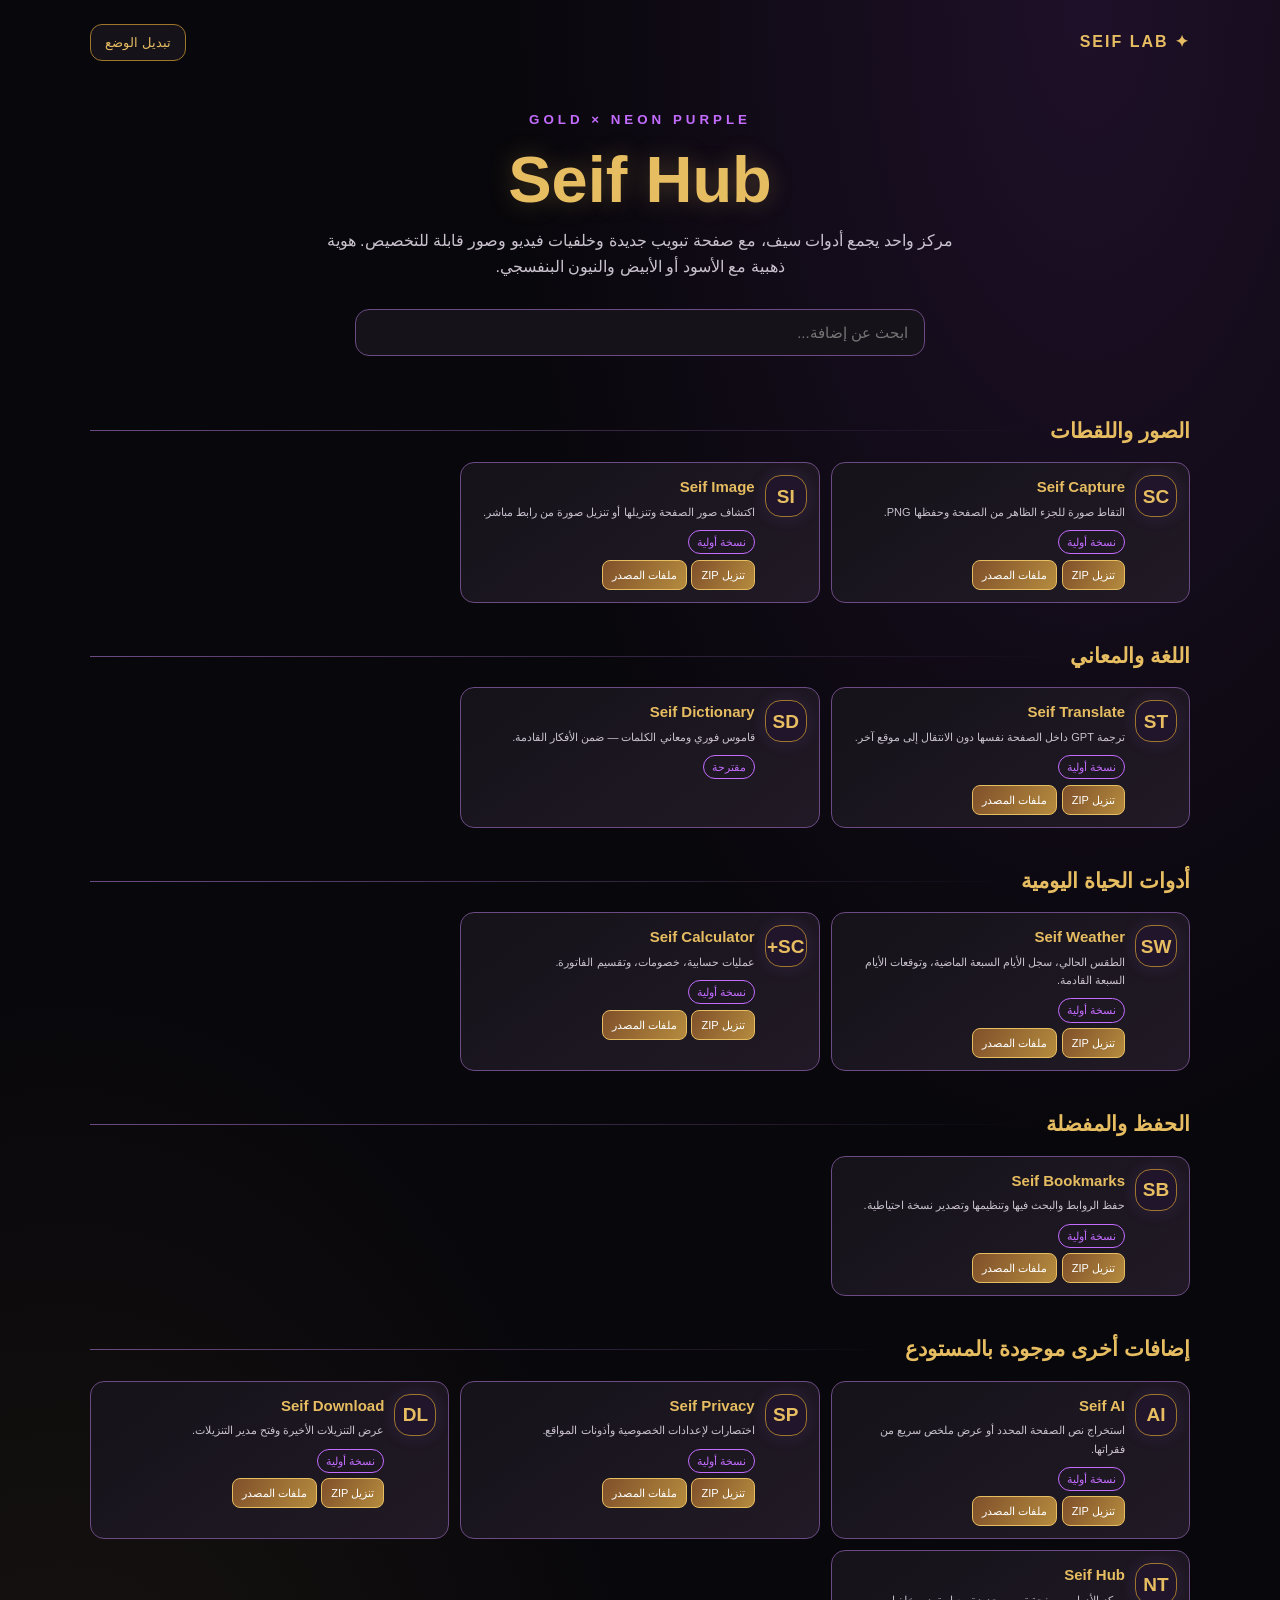
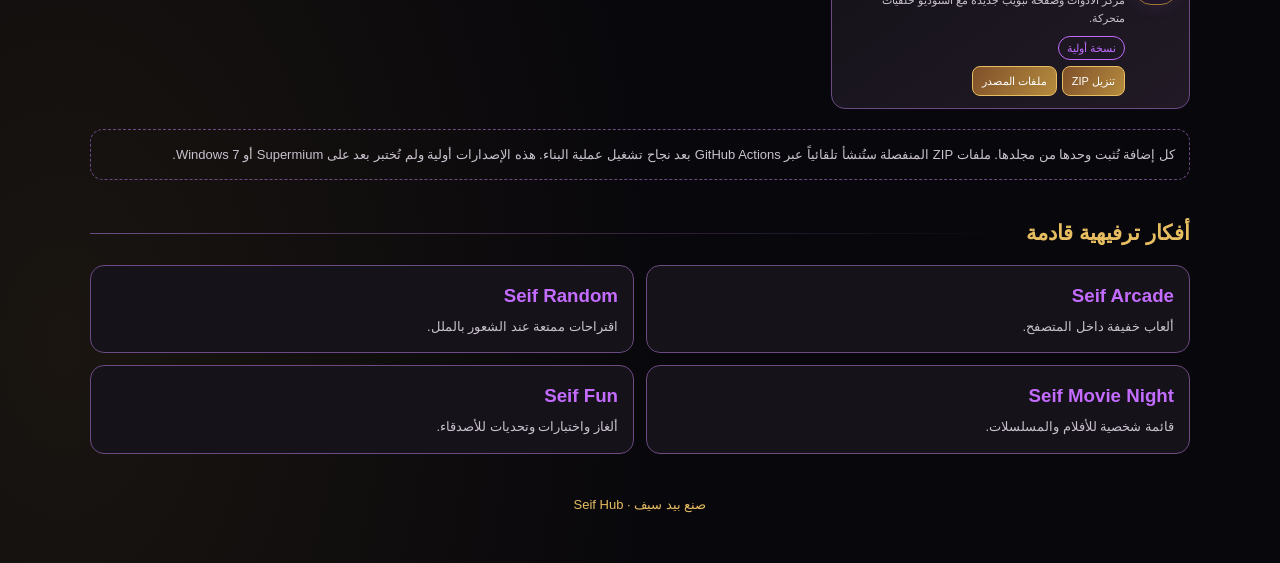
==== index.html @ 1349c91b "Make Seif Hub the large featured main app and keep other tools separate and smaller" ====
<!doctype html>
<html lang="ar" dir="rtl">
<head>
<meta charset="utf-8"><meta name="viewport" content="width=device-width,initial-scale=1">
<meta name="theme-color" content="#08070b"><title>Seif Hub | مركز أدوات سيف</title>
<style>
:root{--bg:#08070b;--panel:#151219;--panel2:#211a26;--text:#fff;--muted:#c9c2ce;--gold:#e7bd62;--gold2:#9e762c;--purple:#c36cff;--line:#6c4a83}
*{box-sizing:border-box}body{margin:0;min-height:100vh;background:radial-gradient(ellipse at 85% 0,#8d3dbb2b,transparent 38%),radial-gradient(ellipse at 5% 90%,#d5a94b16,transparent 35%),var(--bg);color:var(--text);font:16px/1.65 Arial,sans-serif}
body.light{--bg:#fff;--panel:#fff;--panel2:#f7f2fa;--text:#17131b;--muted:#62596a;--line:#d8c6e2;background:radial-gradient(ellipse at 85% 0,#bd65ff1d,transparent 38%),radial-gradient(ellipse at 5% 90%,#e7bd6222,transparent 35%),var(--bg)}
main{width:min(1100px,calc(100% - 32px));margin:auto;padding:24px 0 48px}.top{display:flex;justify-content:space-between;align-items:center}.brand{color:var(--gold);font-weight:900;letter-spacing:2px}.theme{background:var(--panel);color:var(--gold);border:1px solid var(--gold2);border-radius:12px;padding:10px 14px;cursor:pointer}
.hero{text-align:center;padding:45px 12px 30px}.hero small{color:var(--purple);letter-spacing:4px;font-weight:bold}.hero h1{font-size:clamp(38px,7vw,65px);line-height:1.1;margin:12px 0;color:var(--gold);text-shadow:0 0 25px #e7bd6244}.hero p{color:var(--muted);max-width:660px;margin:12px auto}.search{width:min(570px,100%);padding:14px 16px;border-radius:14px;border:1px solid var(--line);background:var(--panel);color:var(--text);font-size:15px;margin-top:16px;outline:none}.search:focus{border-color:var(--purple);box-shadow:0 0 0 3px #c36cff22}
.group{margin:28px 0 36px}.group-head{display:flex;align-items:center;gap:13px;margin-bottom:14px}.group-head h2{font-size:21px;color:var(--gold);margin:0}.group-head:after{content:"";height:1px;background:linear-gradient(90deg,var(--line),transparent);flex:1}
.grid{display:grid;grid-template-columns:repeat(3,minmax(0,1fr));gap:11px}.app{display:flex;align-items:flex-start;gap:10px;padding:12px;background:linear-gradient(145deg,var(--panel),var(--panel2));border:1px solid var(--line);border-radius:14px;min-height:116px;transition:.2s}.app:hover{transform:translateY(-3px);border-color:var(--purple);box-shadow:0 12px 28px #0004}.logo{width:42px;height:42px;flex:0 0 42px;display:grid;place-items:center;border-radius:16px;background:#21152b;border:1px solid var(--gold2);color:var(--gold);font-size:19px;font-weight:900;box-shadow:0 0 17px #c36cff20}.app h3{margin:0;color:var(--gold);font-size:15px}.app p{margin:3px 0 7px;color:var(--muted);font-size:11px}.status{display:inline-block;font-size:11px;color:var(--purple);border:1px solid var(--purple);border-radius:20px;padding:2px 8px;margin-left:5px}.install{display:inline-block;color:#fff;background:linear-gradient(120deg,#80502a,#b58b3e);border:1px solid var(--gold);border-radius:8px;padding:5px 9px;font-size:11px;text-decoration:none;margin-top:5px}.install:hover{box-shadow:0 0 13px #c36cff55}
.featured-wrap{margin:24px 0 34px}.featured{position:relative;display:flex;align-items:center;gap:28px;min-height:265px;padding:clamp(22px,5vw,48px);overflow:hidden;border:1px solid var(--gold);border-radius:24px;background:radial-gradient(ellipse at 15% 50%,#bd65ff38,transparent 50%),linear-gradient(120deg,#21152b,#100d16 65%,#392817);box-shadow:0 18px 55px #0006,0 0 28px #bd65ff20}.featured:after{content:"";position:absolute;inset:10px;border:1px solid #e7bd6244;border-radius:17px;pointer-events:none}.featured-mark{flex:0 0 120px;width:120px;height:120px;border-radius:32px;display:grid;place-items:center;border:1px solid var(--gold);color:var(--gold);font-size:76px;background:#0d0918aa;box-shadow:0 0 40px #bd65ff55}.featured-copy{position:relative;z-index:1}.featured-kicker{font-size:10px;letter-spacing:4px;color:var(--purple);font-weight:bold}.featured h2{font-size:clamp(32px,5vw,48px);color:var(--gold);margin:2px 0 5px}.featured p{max-width:700px;color:#eee2f1;margin:0 0 13px}.featured small{display:block;color:#cdbbd8;margin-top:12px}.featured-actions{display:flex;gap:8px;flex-wrap:wrap}.featured .install{font-size:13px;padding:9px 15px}.featured .secondary{background:#21152b;border-color:#bd65ff}.note{border:1px dashed var(--line);padding:14px;border-radius:13px;color:var(--muted);font-size:13px;margin-top:20px}.ideas{display:grid;grid-template-columns:repeat(2,minmax(0,1fr));gap:12px}.idea{background:var(--panel);border:1px solid var(--line);border-radius:14px;padding:15px}.idea h3{color:var(--purple);margin:0}.idea p{font-size:13px;color:var(--muted);margin:4px 0 0}footer{text-align:center;color:var(--gold);font-size:13px;margin-top:40px}
@media(max-width:850px){.grid{grid-template-columns:repeat(2,minmax(0,1fr))}}@media(max-width:650px){.grid,.ideas{grid-template-columns:1fr}.app{min-height:95px}.featured{min-height:0;gap:15px;padding:22px 18px}.featured-mark{flex-basis:66px;width:66px;height:66px;border-radius:20px;font-size:43px}.featured p{font-size:13px}.hero{padding-top:34px}}
</style></head>
<body><main>
<div class="top"><div class="brand">✦ SEIF LAB</div><button class="theme" id="theme">تبديل الوضع</button></div>
<header class="hero"><small>GOLD × NEON PURPLE</small><h1>Seif Hub</h1><p>مركز واحد يجمع أدوات سيف، مع صفحة تبويب جديدة وخلفيات فيديو وصور قابلة للتخصيص. هوية ذهبية مع الأسود أو الأبيض والنيون البنفسجي.</p><input class="search" id="search" type="search" placeholder="ابحث عن إضافة..." aria-label="ابحث عن إضافة"></header>

<section class="group" data-group><div class="group-head"><h2>الصور واللقطات</h2></div><div class="grid">
<article class="app" data-name="Seif Capture تصوير الشاشة"><div class="logo">SC</div><div><h3>Seif Capture</h3><p>التقاط صورة للجزء الظاهر من الصفحة وحفظها PNG.</p><span class="status">نسخة أولية</span><br><a class="install" href="https://github.com/seifjaballah77-eng/Extensions/releases/latest/download/seif-capture.zip">تنزيل ZIP</a> <a class="install" href="https://github.com/seifjaballah77-eng/Extensions/tree/main/seif-capture">ملفات المصدر</a></div></article>
<article class="app" data-name="Seif Image تنزيل الصور"><div class="logo">SI</div><div><h3>Seif Image</h3><p>اكتشاف صور الصفحة وتنزيلها أو تنزيل صورة من رابط مباشر.</p><span class="status">نسخة أولية</span><br><a class="install" href="https://github.com/seifjaballah77-eng/Extensions/releases/latest/download/seif-image.zip">تنزيل ZIP</a> <a class="install" href="https://github.com/seifjaballah77-eng/Extensions/tree/main/seif-image">ملفات المصدر</a></div></article>
</div></section>

<section class="group" data-group><div class="group-head"><h2>اللغة والمعاني</h2></div><div class="grid">
<article class="app" data-name="Seif Translate ترجمة"><div class="logo">ST</div><div><h3>Seif Translate</h3><p>ترجمة GPT داخل الصفحة نفسها دون الانتقال إلى موقع آخر.</p><span class="status">نسخة أولية</span><br><a class="install" href="https://github.com/seifjaballah77-eng/Extensions/releases/latest/download/seif-translate.zip">تنزيل ZIP</a> <a class="install" href="https://github.com/seifjaballah77-eng/Extensions/tree/main/seif-translate">ملفات المصدر</a></div></article>
<article class="app" data-name="Seif Dictionary قاموس"><div class="logo">SD</div><div><h3>Seif Dictionary</h3><p>قاموس فوري ومعاني الكلمات — ضمن الأفكار القادمة.</p><span class="status">مقترحة</span></div></article>
</div></section>

<section class="group" data-group><div class="group-head"><h2>أدوات الحياة اليومية</h2></div><div class="grid">
<article class="app" data-name="Seif Weather الطقس"><div class="logo">SW</div><div><h3>Seif Weather</h3><p>الطقس الحالي، سجل الأيام السبعة الماضية، وتوقعات الأيام السبعة القادمة.</p><span class="status">نسخة أولية</span><br><a class="install" href="https://github.com/seifjaballah77-eng/Extensions/releases/latest/download/seif-weather.zip">تنزيل ZIP</a> <a class="install" href="https://github.com/seifjaballah77-eng/Extensions/tree/main/seif-weather">ملفات المصدر</a></div></article>
<article class="app" data-name="Seif Calculator حاسبة"><div class="logo">SC+</div><div><h3>Seif Calculator</h3><p>عمليات حسابية، خصومات، وتقسيم الفاتورة.</p><span class="status">نسخة أولية</span><br><a class="install" href="https://github.com/seifjaballah77-eng/Extensions/releases/latest/download/seif-calculator.zip">تنزيل ZIP</a> <a class="install" href="https://github.com/seifjaballah77-eng/Extensions/tree/main/seif-calculator">ملفات المصدر</a></div></article>
</div></section>

<section class="group" data-group><div class="group-head"><h2>الحفظ والمفضلة</h2></div><div class="grid">
<article class="app" data-name="Seif Bookmarks حفظ الروابط"><div class="logo">SB</div><div><h3>Seif Bookmarks</h3><p>حفظ الروابط والبحث فيها وتنظيمها وتصدير نسخة احتياطية.</p><span class="status">نسخة أولية</span><br><a class="install" href="https://github.com/seifjaballah77-eng/Extensions/releases/latest/download/seif-bookmarks.zip">تنزيل ZIP</a> <a class="install" href="https://github.com/seifjaballah77-eng/Extensions/tree/main/seif-bookmarks">ملفات المصدر</a></div></article>
</div></section>

<section class="group"><div class="group-head"><h2>إضافات أخرى موجودة بالمستودع</h2></div><div class="grid">
<article class="app" data-name="Seif AI مساعد"><div class="logo">AI</div><div><h3>Seif AI</h3><p>استخراج نص الصفحة المحدد أو عرض ملخص سريع من فقراتها.</p><span class="status">نسخة أولية</span><br><a class="install" href="https://github.com/seifjaballah77-eng/Extensions/releases/latest/download/seif-ai.zip">تنزيل ZIP</a> <a class="install" href="https://github.com/seifjaballah77-eng/Extensions/tree/main/seif-ai">ملفات المصدر</a></div></article>
<article class="app" data-name="Seif Privacy الخصوصية"><div class="logo">SP</div><div><h3>Seif Privacy</h3><p>اختصارات لإعدادات الخصوصية وأذونات المواقع.</p><span class="status">نسخة أولية</span><br><a class="install" href="https://github.com/seifjaballah77-eng/Extensions/releases/latest/download/seif-privacy.zip">تنزيل ZIP</a> <a class="install" href="https://github.com/seifjaballah77-eng/Extensions/tree/main/seif-privacy">ملفات المصدر</a></div></article>
<article class="app" data-name="Seif Download التنزيلات"><div class="logo">DL</div><div><h3>Seif Download</h3><p>عرض التنزيلات الأخيرة وفتح مدير التنزيلات.</p><span class="status">نسخة أولية</span><br><a class="install" href="https://github.com/seifjaballah77-eng/Extensions/releases/latest/download/seif-download.zip">تنزيل ZIP</a> <a class="install" href="https://github.com/seifjaballah77-eng/Extensions/tree/main/seif-download">ملفات المصدر</a></div></article>
<article class="app" data-name="Seif Hub صفحة بداية خلفيات متحركة"><div class="logo">NT</div><div><h3>Seif Hub</h3><p>مركز الأدوات وصفحة تبويب جديدة مع استوديو خلفيات متحركة.</p><span class="status">نسخة أولية</span><br><a class="install" href="https://github.com/seifjaballah77-eng/Extensions/releases/latest/download/seif-hub.zip">تنزيل ZIP</a> <a class="install" href="https://github.com/seifjaballah77-eng/Extensions/tree/main/seif-new-tab">ملفات المصدر</a></div></article>
</div><div class="note">كل إضافة تُثبت وحدها من مجلدها. ملفات ZIP المنفصلة ستُنشأ تلقائياً عبر GitHub Actions بعد نجاح تشغيل عملية البناء. هذه الإصدارات أولية ولم تُختبر بعد على Supermium أو Windows 7.</div></section>

<section class="group"><div class="group-head"><h2>أفكار ترفيهية قادمة</h2></div><div class="ideas"><article class="idea"><h3>Seif Arcade</h3><p>ألعاب خفيفة داخل المتصفح.</p></article><article class="idea"><h3>Seif Random</h3><p>اقتراحات ممتعة عند الشعور بالملل.</p></article><article class="idea"><h3>Seif Movie Night</h3><p>قائمة شخصية للأفلام والمسلسلات.</p></article><article class="idea"><h3>Seif Fun</h3><p>ألغاز واختبارات وتحديات للأصدقاء.</p></article></div></section>
<footer>صنع بيد سيف · Seif Hub</footer></main>
<script>
const body=document.body,theme=document.querySelector('#theme'),search=document.querySelector('#search');if(localStorage.getItem('seif-home-theme')==='light')body.classList.add('light');theme.onclick=()=>{body.classList.toggle('light');localStorage.setItem('seif-home-theme',body.classList.contains('light')?'light':'dark')};search.oninput=()=>{const q=search.value.trim().toLowerCase();document.querySelectorAll('.app').forEach(c=>c.hidden=!c.dataset.name.toLowerCase().includes(q));document.querySelector('.featured-wrap').hidden=!!q&&!document.querySelector('.featured').dataset.name.toLowerCase().includes(q);document.querySelectorAll('[data-group]').forEach(g=>g.hidden=!g.querySelector('.app:not([hidden])'))};
</script></body></html>
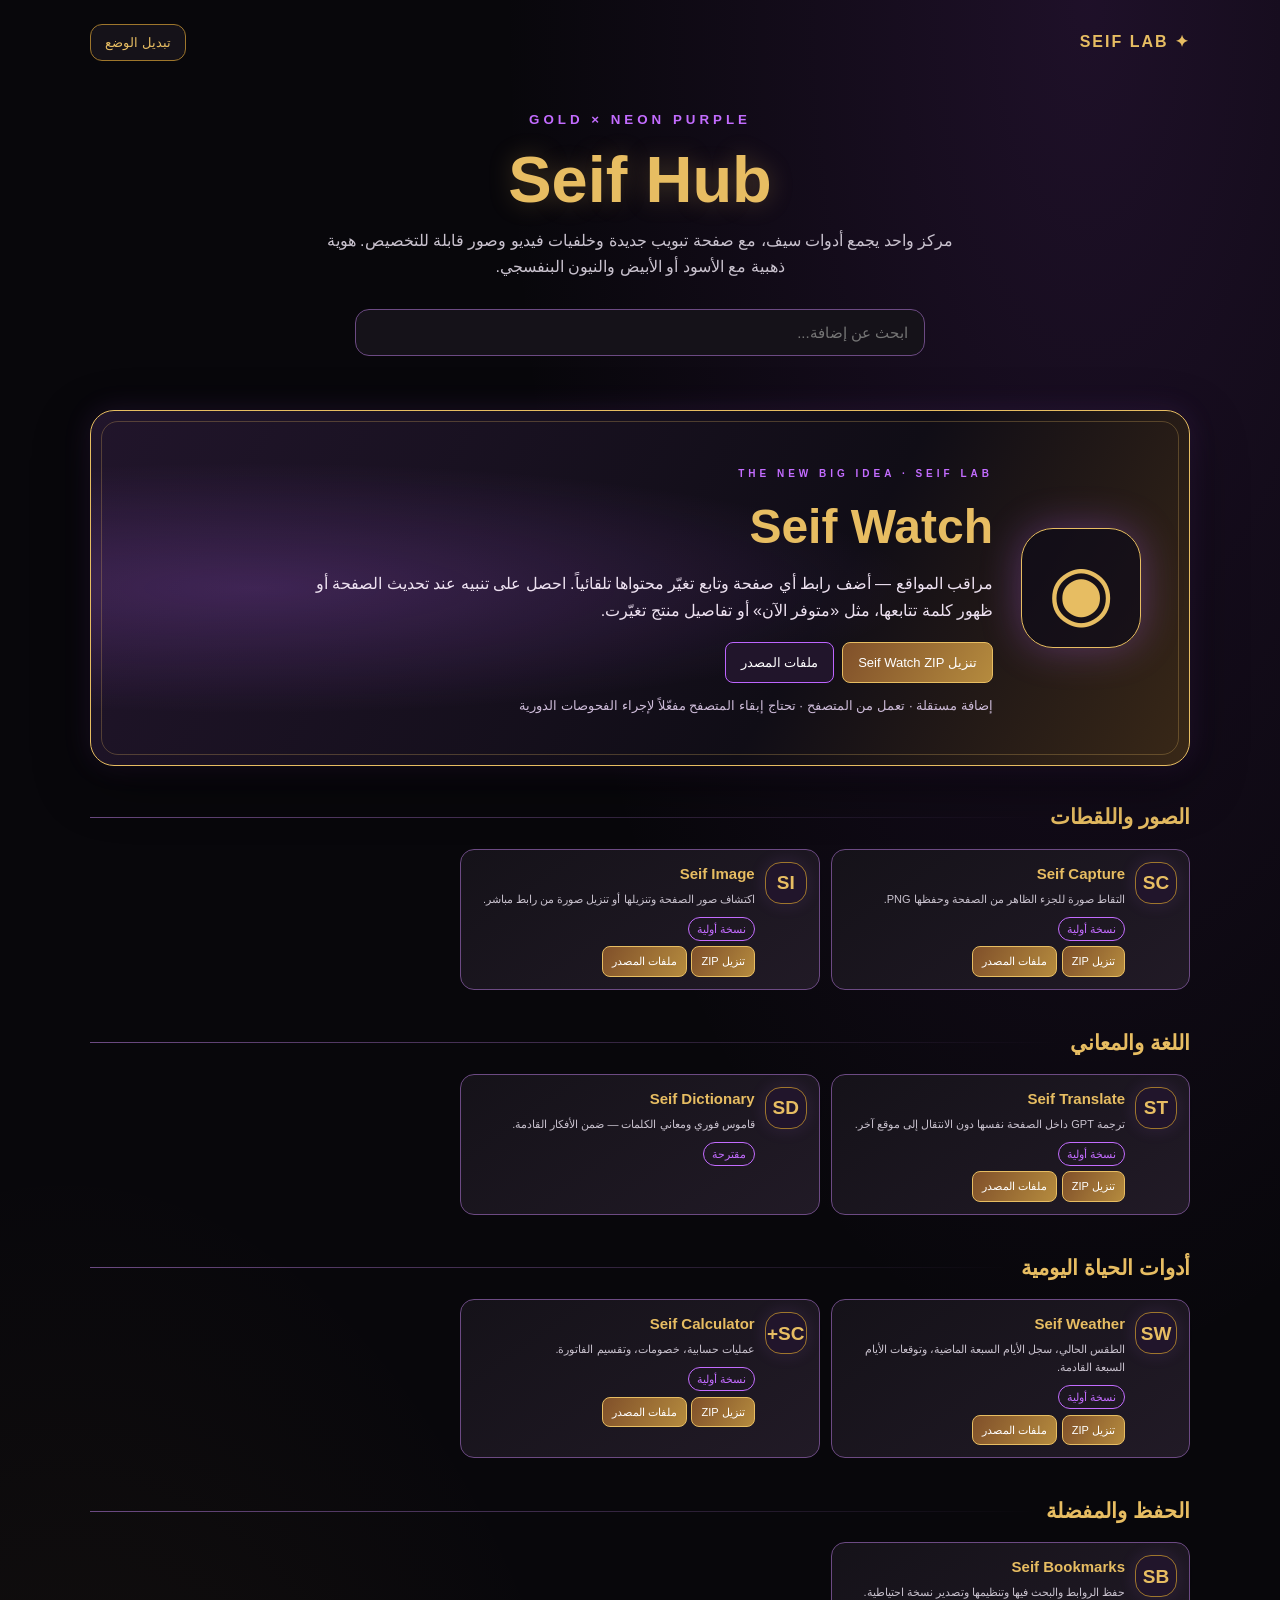
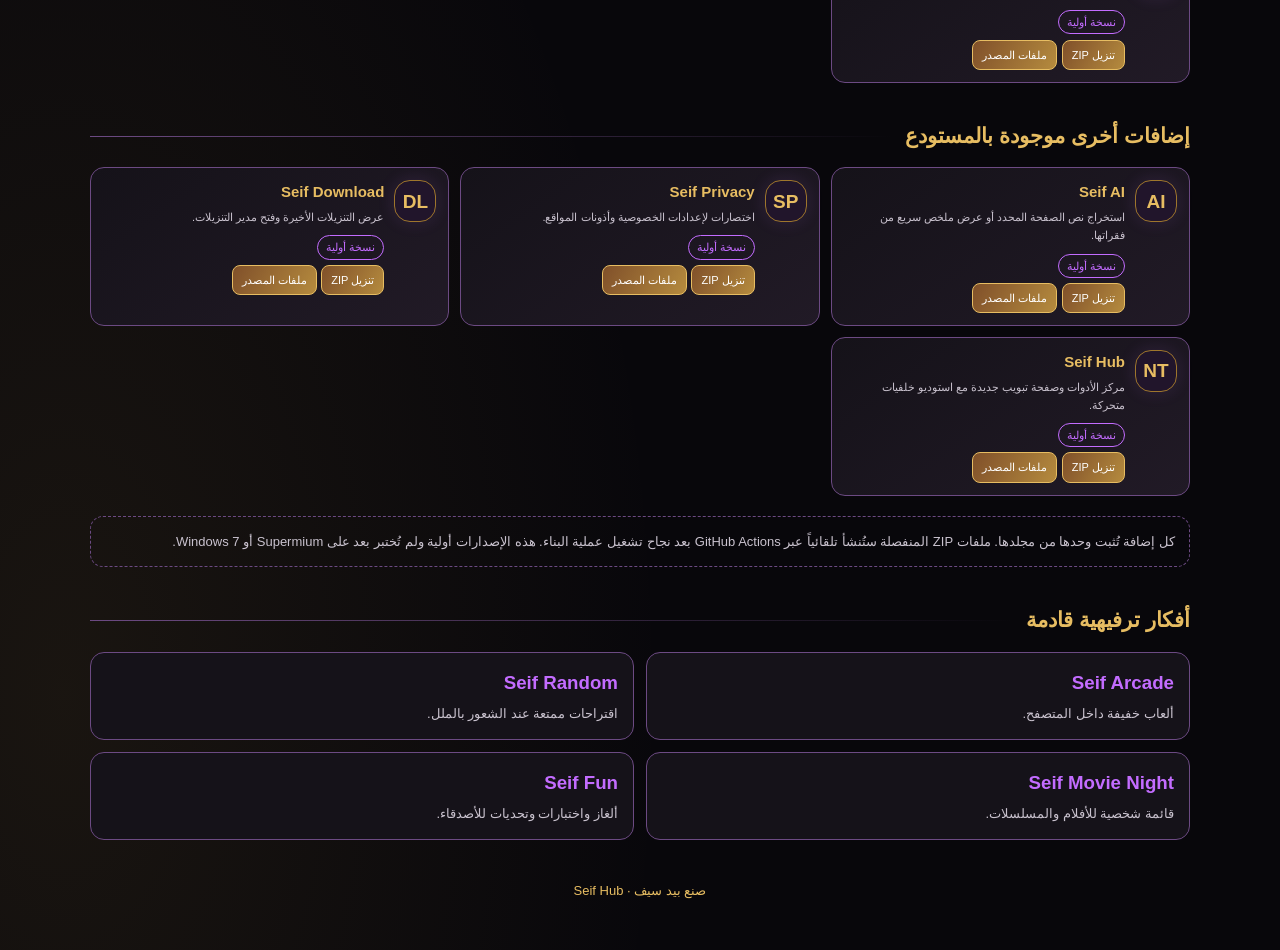
==== commit 17323231: "Feature Seif Watch as the main new extension" ====
--- a/index.html
+++ b/index.html
@@ -18,6 +18,7 @@
 <div class="top"><div class="brand">✦ SEIF LAB</div><button class="theme" id="theme">تبديل الوضع</button></div>
 <header class="hero"><small>GOLD × NEON PURPLE</small><h1>Seif Hub</h1><p>مركز واحد يجمع أدوات سيف، مع صفحة تبويب جديدة وخلفيات فيديو وصور قابلة للتخصيص. هوية ذهبية مع الأسود أو الأبيض والنيون البنفسجي.</p><input class="search" id="search" type="search" placeholder="ابحث عن إضافة..." aria-label="ابحث عن إضافة"></header>
 
+<section class="featured-wrap"><article class="featured" data-name="Seif Watch مراقب المواقع متابعة التغييرات والأسعار"><div class="featured-mark">◉</div><div class="featured-copy"><span class="featured-kicker">THE NEW BIG IDEA · SEIF LAB</span><h2>Seif Watch</h2><p>مراقب المواقع — أضف رابط أي صفحة وتابع تغيّر محتواها تلقائياً. احصل على تنبيه عند تحديث الصفحة أو ظهور كلمة تتابعها، مثل «متوفر الآن» أو تفاصيل منتج تغيّرت.</p><div class="featured-actions"><a class="install" href="https://github.com/seifjaballah77-eng/Extensions/releases/latest/download/seif-watch.zip">تنزيل Seif Watch ZIP</a><a class="install secondary" href="https://github.com/seifjaballah77-eng/Extensions/tree/main/seif-watch">ملفات المصدر</a></div><small>إضافة مستقلة · تعمل من المتصفح · تحتاج إبقاء المتصفح مفعّلاً لإجراء الفحوصات الدورية</small></div></article></section>
 <section class="group" data-group><div class="group-head"><h2>الصور واللقطات</h2></div><div class="grid">
 <article class="app" data-name="Seif Capture تصوير الشاشة"><div class="logo">SC</div><div><h3>Seif Capture</h3><p>التقاط صورة للجزء الظاهر من الصفحة وحفظها PNG.</p><span class="status">نسخة أولية</span><br><a class="install" href="https://github.com/seifjaballah77-eng/Extensions/releases/latest/download/seif-capture.zip">تنزيل ZIP</a> <a class="install" href="https://github.com/seifjaballah77-eng/Extensions/tree/main/seif-capture">ملفات المصدر</a></div></article>
 <article class="app" data-name="Seif Image تنزيل الصور"><div class="logo">SI</div><div><h3>Seif Image</h3><p>اكتشاف صور الصفحة وتنزيلها أو تنزيل صورة من رابط مباشر.</p><span class="status">نسخة أولية</span><br><a class="install" href="https://github.com/seifjaballah77-eng/Extensions/releases/latest/download/seif-image.zip">تنزيل ZIP</a> <a class="install" href="https://github.com/seifjaballah77-eng/Extensions/tree/main/seif-image">ملفات المصدر</a></div></article>
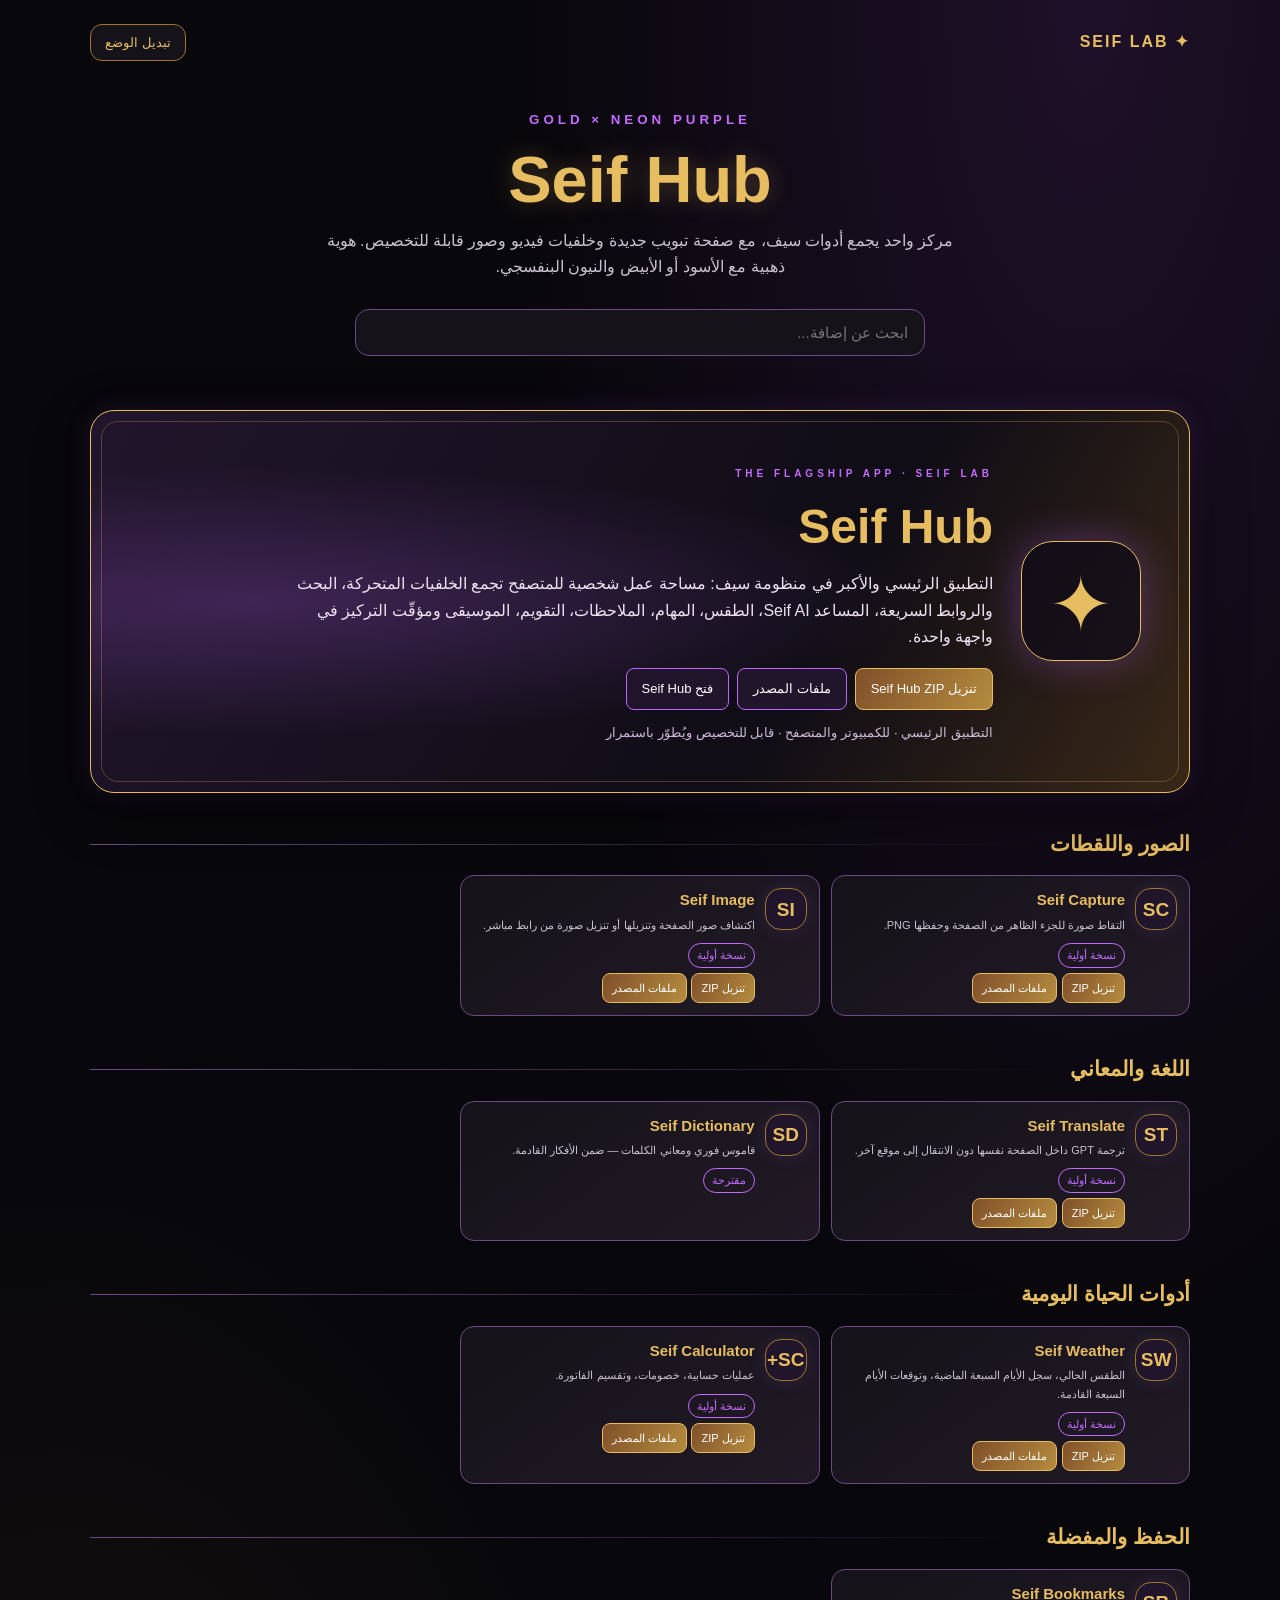
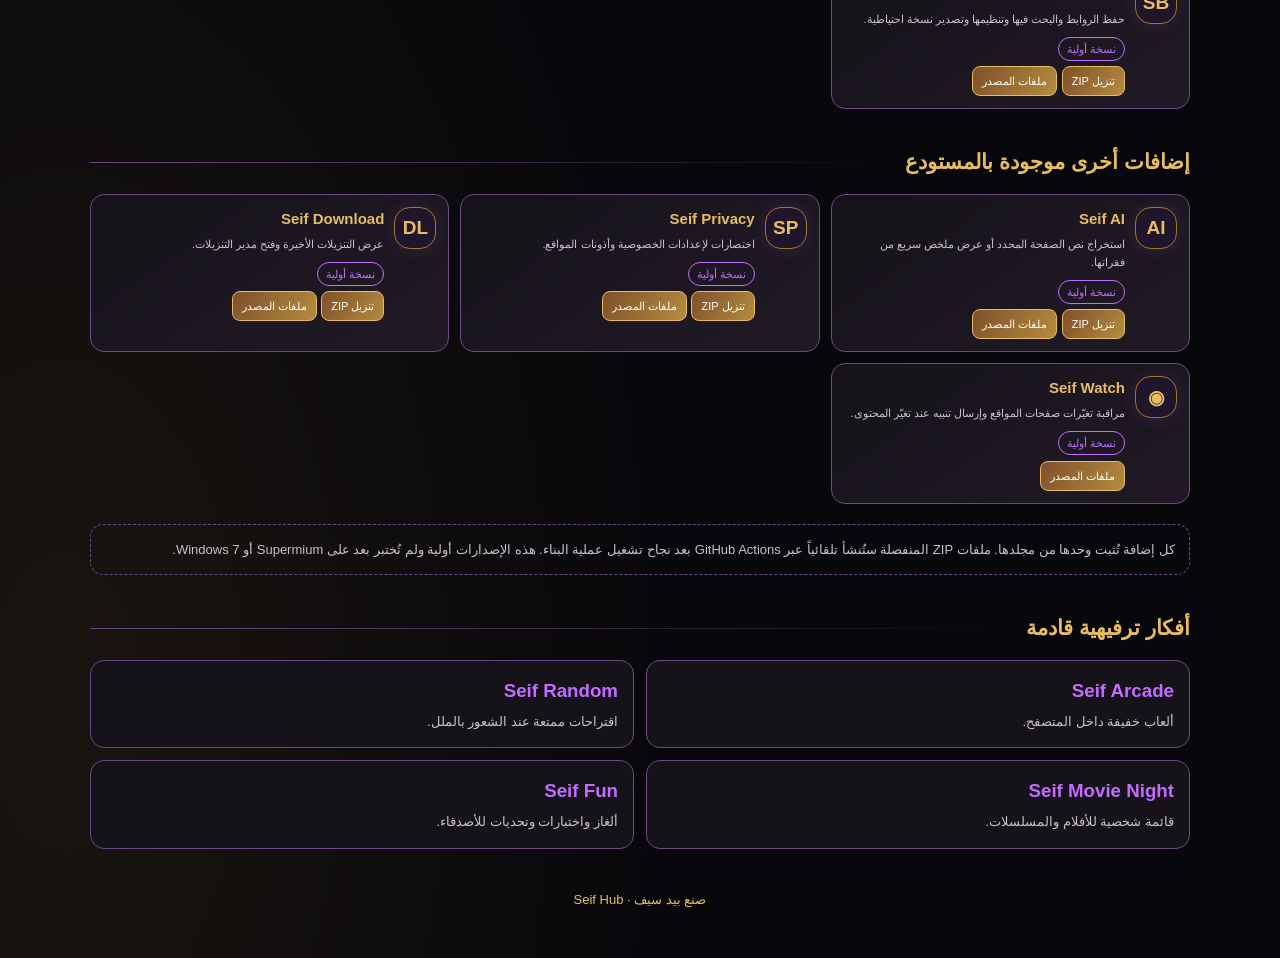
==== commit 8dc91ccf: "Promote Seif Hub as the flagship app" ====
--- a/index.html
+++ b/index.html
@@ -18,7 +18,7 @@
 <div class="top"><div class="brand">✦ SEIF LAB</div><button class="theme" id="theme">تبديل الوضع</button></div>
 <header class="hero"><small>GOLD × NEON PURPLE</small><h1>Seif Hub</h1><p>مركز واحد يجمع أدوات سيف، مع صفحة تبويب جديدة وخلفيات فيديو وصور قابلة للتخصيص. هوية ذهبية مع الأسود أو الأبيض والنيون البنفسجي.</p><input class="search" id="search" type="search" placeholder="ابحث عن إضافة..." aria-label="ابحث عن إضافة"></header>
 
-<section class="featured-wrap"><article class="featured" data-name="Seif Watch مراقب المواقع متابعة التغييرات والأسعار"><div class="featured-mark">◉</div><div class="featured-copy"><span class="featured-kicker">THE NEW BIG IDEA · SEIF LAB</span><h2>Seif Watch</h2><p>مراقب المواقع — أضف رابط أي صفحة وتابع تغيّر محتواها تلقائياً. احصل على تنبيه عند تحديث الصفحة أو ظهور كلمة تتابعها، مثل «متوفر الآن» أو تفاصيل منتج تغيّرت.</p><div class="featured-actions"><a class="install" href="https://github.com/seifjaballah77-eng/Extensions/releases/latest/download/seif-watch.zip">تنزيل Seif Watch ZIP</a><a class="install secondary" href="https://github.com/seifjaballah77-eng/Extensions/tree/main/seif-watch">ملفات المصدر</a></div><small>إضافة مستقلة · تعمل من المتصفح · تحتاج إبقاء المتصفح مفعّلاً لإجراء الفحوصات الدورية</small></div></article></section>
+<section class="featured-wrap"><article class="featured" data-name="Seif Hub مركز الأدوات صفحة البداية خلفيات متحركة مساحة العمل الذكية"><div class="featured-mark">✦</div><div class="featured-copy"><span class="featured-kicker">THE FLAGSHIP APP · SEIF LAB</span><h2>Seif Hub</h2><p>التطبيق الرئيسي والأكبر في منظومة سيف: مساحة عمل شخصية للمتصفح تجمع الخلفيات المتحركة، البحث والروابط السريعة، المساعد Seif AI، الطقس، المهام، الملاحظات، التقويم، الموسيقى ومؤقّت التركيز في واجهة واحدة.</p><div class="featured-actions"><a class="install" href="https://github.com/seifjaballah77-eng/Extensions/releases/latest/download/seif-hub.zip">تنزيل Seif Hub ZIP</a><a class="install secondary" href="https://github.com/seifjaballah77-eng/Extensions/tree/main/seif-new-tab">ملفات المصدر</a><a class="install secondary" href="https://seifjaballah77-eng.github.io/Extensions/">فتح Seif Hub</a></div><small>التطبيق الرئيسي · للكمبيوتر والمتصفح · قابل للتخصيص ويُطوّر باستمرار</small></div></article></section>
 <section class="group" data-group><div class="group-head"><h2>الصور واللقطات</h2></div><div class="grid">
 <article class="app" data-name="Seif Capture تصوير الشاشة"><div class="logo">SC</div><div><h3>Seif Capture</h3><p>التقاط صورة للجزء الظاهر من الصفحة وحفظها PNG.</p><span class="status">نسخة أولية</span><br><a class="install" href="https://github.com/seifjaballah77-eng/Extensions/releases/latest/download/seif-capture.zip">تنزيل ZIP</a> <a class="install" href="https://github.com/seifjaballah77-eng/Extensions/tree/main/seif-capture">ملفات المصدر</a></div></article>
 <article class="app" data-name="Seif Image تنزيل الصور"><div class="logo">SI</div><div><h3>Seif Image</h3><p>اكتشاف صور الصفحة وتنزيلها أو تنزيل صورة من رابط مباشر.</p><span class="status">نسخة أولية</span><br><a class="install" href="https://github.com/seifjaballah77-eng/Extensions/releases/latest/download/seif-image.zip">تنزيل ZIP</a> <a class="install" href="https://github.com/seifjaballah77-eng/Extensions/tree/main/seif-image">ملفات المصدر</a></div></article>
@@ -42,7 +42,7 @@
 <article class="app" data-name="Seif AI مساعد"><div class="logo">AI</div><div><h3>Seif AI</h3><p>استخراج نص الصفحة المحدد أو عرض ملخص سريع من فقراتها.</p><span class="status">نسخة أولية</span><br><a class="install" href="https://github.com/seifjaballah77-eng/Extensions/releases/latest/download/seif-ai.zip">تنزيل ZIP</a> <a class="install" href="https://github.com/seifjaballah77-eng/Extensions/tree/main/seif-ai">ملفات المصدر</a></div></article>
 <article class="app" data-name="Seif Privacy الخصوصية"><div class="logo">SP</div><div><h3>Seif Privacy</h3><p>اختصارات لإعدادات الخصوصية وأذونات المواقع.</p><span class="status">نسخة أولية</span><br><a class="install" href="https://github.com/seifjaballah77-eng/Extensions/releases/latest/download/seif-privacy.zip">تنزيل ZIP</a> <a class="install" href="https://github.com/seifjaballah77-eng/Extensions/tree/main/seif-privacy">ملفات المصدر</a></div></article>
 <article class="app" data-name="Seif Download التنزيلات"><div class="logo">DL</div><div><h3>Seif Download</h3><p>عرض التنزيلات الأخيرة وفتح مدير التنزيلات.</p><span class="status">نسخة أولية</span><br><a class="install" href="https://github.com/seifjaballah77-eng/Extensions/releases/latest/download/seif-download.zip">تنزيل ZIP</a> <a class="install" href="https://github.com/seifjaballah77-eng/Extensions/tree/main/seif-download">ملفات المصدر</a></div></article>
-<article class="app" data-name="Seif Hub صفحة بداية خلفيات متحركة"><div class="logo">NT</div><div><h3>Seif Hub</h3><p>مركز الأدوات وصفحة تبويب جديدة مع استوديو خلفيات متحركة.</p><span class="status">نسخة أولية</span><br><a class="install" href="https://github.com/seifjaballah77-eng/Extensions/releases/latest/download/seif-hub.zip">تنزيل ZIP</a> <a class="install" href="https://github.com/seifjaballah77-eng/Extensions/tree/main/seif-new-tab">ملفات المصدر</a></div></article>
+<article class="app" data-name="Seif Watch مراقبة المواقع متابعة تغيّر الصفحات"><div class="logo">◉</div><div><h3>Seif Watch</h3><p>مراقبة تغيّرات صفحات المواقع وإرسال تنبيه عند تغيّر المحتوى.</p><span class="status">نسخة أولية</span><br><a class="install" href="https://github.com/seifjaballah77-eng/Extensions/tree/main/seif-watch">ملفات المصدر</a></div></article>
 </div><div class="note">كل إضافة تُثبت وحدها من مجلدها. ملفات ZIP المنفصلة ستُنشأ تلقائياً عبر GitHub Actions بعد نجاح تشغيل عملية البناء. هذه الإصدارات أولية ولم تُختبر بعد على Supermium أو Windows 7.</div></section>
 
 <section class="group"><div class="group-head"><h2>أفكار ترفيهية قادمة</h2></div><div class="ideas"><article class="idea"><h3>Seif Arcade</h3><p>ألعاب خفيفة داخل المتصفح.</p></article><article class="idea"><h3>Seif Random</h3><p>اقتراحات ممتعة عند الشعور بالملل.</p></article><article class="idea"><h3>Seif Movie Night</h3><p>قائمة شخصية للأفلام والمسلسلات.</p></article><article class="idea"><h3>Seif Fun</h3><p>ألغاز واختبارات وتحديات للأصدقاء.</p></article></div></section>
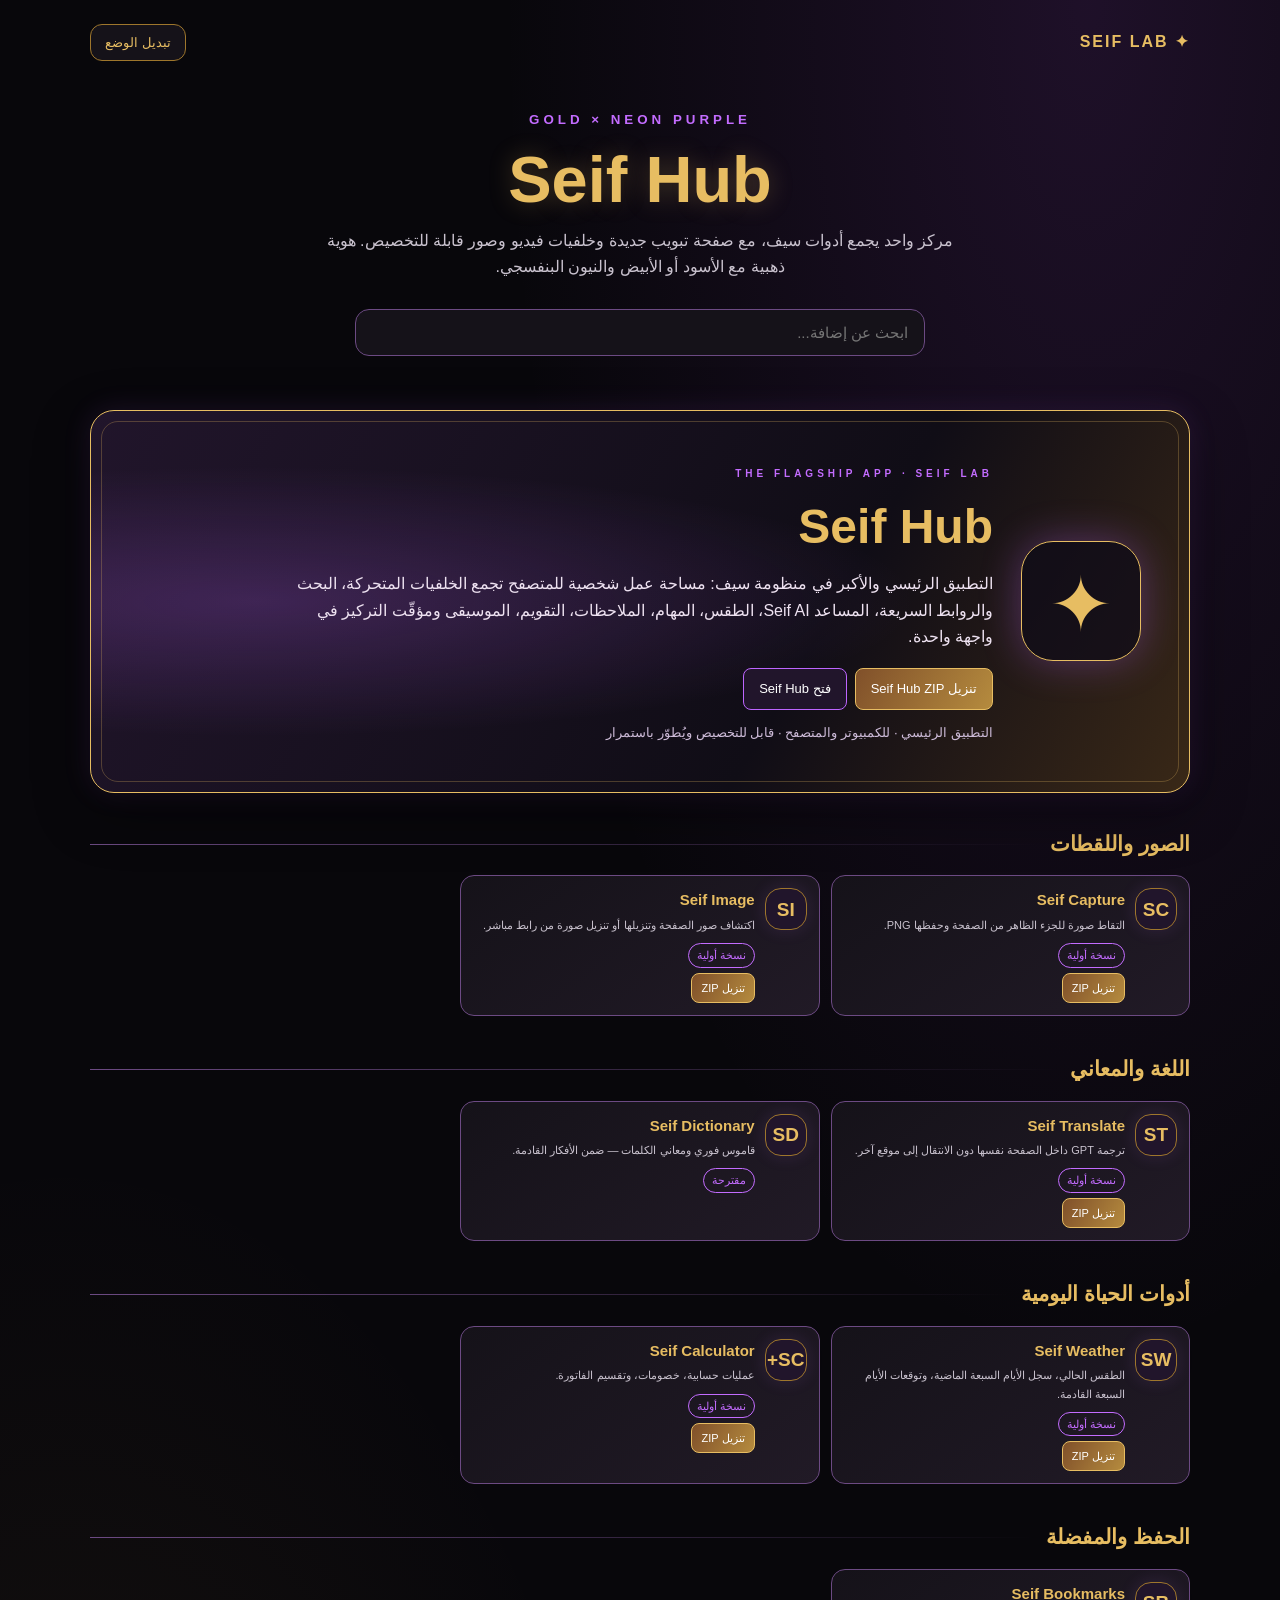
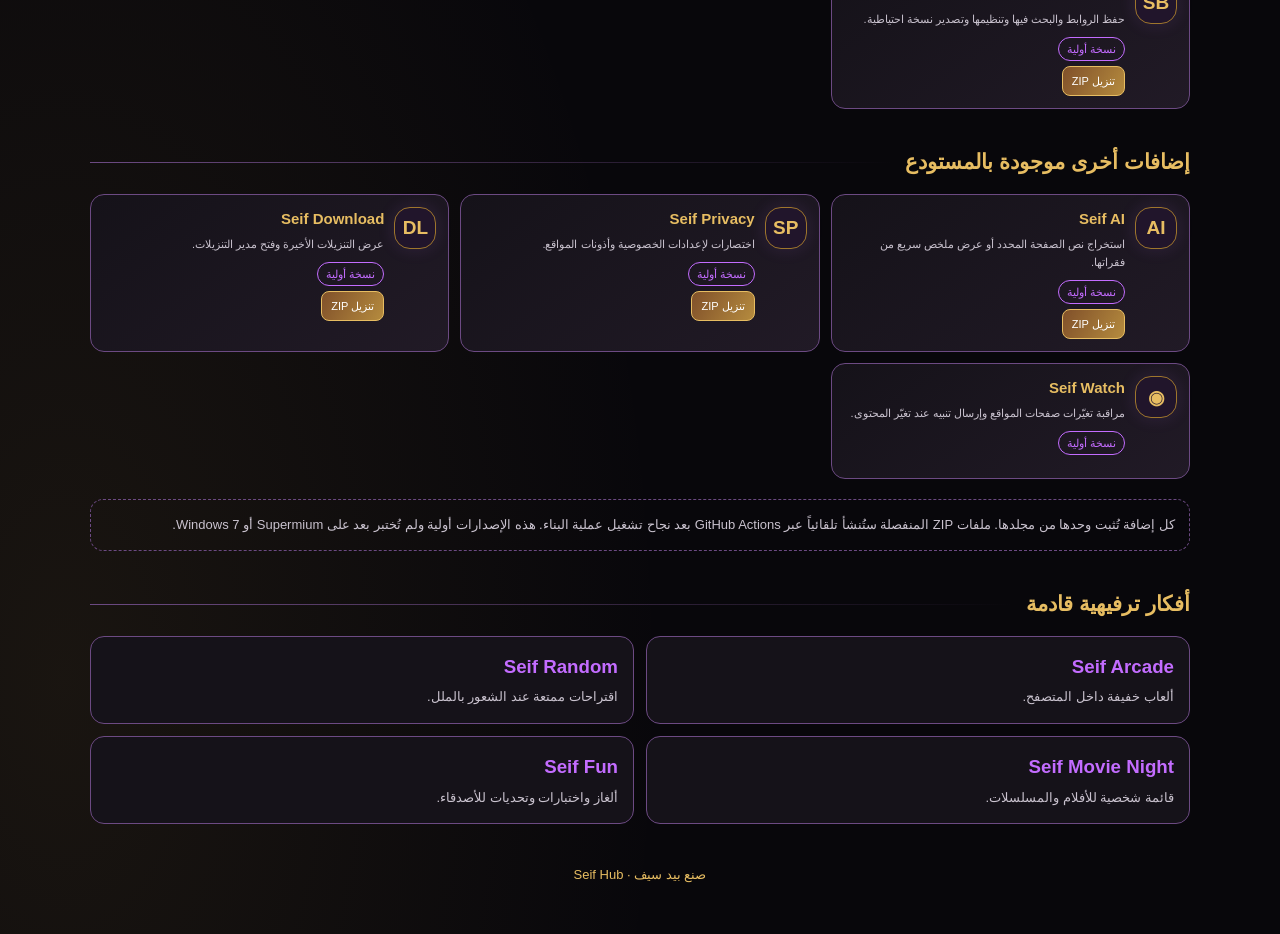
==== commit a9cea4db: "Remove source-code navigation from app launcher" ====
--- a/index.html
+++ b/index.html
@@ -18,31 +18,31 @@
 <div class="top"><div class="brand">✦ SEIF LAB</div><button class="theme" id="theme">تبديل الوضع</button></div>
 <header class="hero"><small>GOLD × NEON PURPLE</small><h1>Seif Hub</h1><p>مركز واحد يجمع أدوات سيف، مع صفحة تبويب جديدة وخلفيات فيديو وصور قابلة للتخصيص. هوية ذهبية مع الأسود أو الأبيض والنيون البنفسجي.</p><input class="search" id="search" type="search" placeholder="ابحث عن إضافة..." aria-label="ابحث عن إضافة"></header>
 
-<section class="featured-wrap"><article class="featured" data-name="Seif Hub مركز الأدوات صفحة البداية خلفيات متحركة مساحة العمل الذكية"><div class="featured-mark">✦</div><div class="featured-copy"><span class="featured-kicker">THE FLAGSHIP APP · SEIF LAB</span><h2>Seif Hub</h2><p>التطبيق الرئيسي والأكبر في منظومة سيف: مساحة عمل شخصية للمتصفح تجمع الخلفيات المتحركة، البحث والروابط السريعة، المساعد Seif AI، الطقس، المهام، الملاحظات، التقويم، الموسيقى ومؤقّت التركيز في واجهة واحدة.</p><div class="featured-actions"><a class="install" href="https://github.com/seifjaballah77-eng/Extensions/releases/latest/download/seif-hub.zip">تنزيل Seif Hub ZIP</a><a class="install secondary" href="https://github.com/seifjaballah77-eng/Extensions/tree/main/seif-new-tab">ملفات المصدر</a><a class="install secondary" href="https://seifjaballah77-eng.github.io/Extensions/">فتح Seif Hub</a></div><small>التطبيق الرئيسي · للكمبيوتر والمتصفح · قابل للتخصيص ويُطوّر باستمرار</small></div></article></section>
+<section class="featured-wrap"><article class="featured" data-name="Seif Hub مركز الأدوات صفحة البداية خلفيات متحركة مساحة العمل الذكية"><div class="featured-mark">✦</div><div class="featured-copy"><span class="featured-kicker">THE FLAGSHIP APP · SEIF LAB</span><h2>Seif Hub</h2><p>التطبيق الرئيسي والأكبر في منظومة سيف: مساحة عمل شخصية للمتصفح تجمع الخلفيات المتحركة، البحث والروابط السريعة، المساعد Seif AI، الطقس، المهام، الملاحظات، التقويم، الموسيقى ومؤقّت التركيز في واجهة واحدة.</p><div class="featured-actions"><a class="install" href="https://github.com/seifjaballah77-eng/Extensions/releases/latest/download/seif-hub.zip">تنزيل Seif Hub ZIP</a><a class="install secondary" href="https://seifjaballah77-eng.github.io/Extensions/">فتح Seif Hub</a></div><small>التطبيق الرئيسي · للكمبيوتر والمتصفح · قابل للتخصيص ويُطوّر باستمرار</small></div></article></section>
 <section class="group" data-group><div class="group-head"><h2>الصور واللقطات</h2></div><div class="grid">
-<article class="app" data-name="Seif Capture تصوير الشاشة"><div class="logo">SC</div><div><h3>Seif Capture</h3><p>التقاط صورة للجزء الظاهر من الصفحة وحفظها PNG.</p><span class="status">نسخة أولية</span><br><a class="install" href="https://github.com/seifjaballah77-eng/Extensions/releases/latest/download/seif-capture.zip">تنزيل ZIP</a> <a class="install" href="https://github.com/seifjaballah77-eng/Extensions/tree/main/seif-capture">ملفات المصدر</a></div></article>
-<article class="app" data-name="Seif Image تنزيل الصور"><div class="logo">SI</div><div><h3>Seif Image</h3><p>اكتشاف صور الصفحة وتنزيلها أو تنزيل صورة من رابط مباشر.</p><span class="status">نسخة أولية</span><br><a class="install" href="https://github.com/seifjaballah77-eng/Extensions/releases/latest/download/seif-image.zip">تنزيل ZIP</a> <a class="install" href="https://github.com/seifjaballah77-eng/Extensions/tree/main/seif-image">ملفات المصدر</a></div></article>
+<article class="app" data-name="Seif Capture تصوير الشاشة"><div class="logo">SC</div><div><h3>Seif Capture</h3><p>التقاط صورة للجزء الظاهر من الصفحة وحفظها PNG.</p><span class="status">نسخة أولية</span><br><a class="install" href="https://github.com/seifjaballah77-eng/Extensions/releases/latest/download/seif-capture.zip">تنزيل ZIP</a> </div></article>
+<article class="app" data-name="Seif Image تنزيل الصور"><div class="logo">SI</div><div><h3>Seif Image</h3><p>اكتشاف صور الصفحة وتنزيلها أو تنزيل صورة من رابط مباشر.</p><span class="status">نسخة أولية</span><br><a class="install" href="https://github.com/seifjaballah77-eng/Extensions/releases/latest/download/seif-image.zip">تنزيل ZIP</a> </div></article>
 </div></section>
 
 <section class="group" data-group><div class="group-head"><h2>اللغة والمعاني</h2></div><div class="grid">
-<article class="app" data-name="Seif Translate ترجمة"><div class="logo">ST</div><div><h3>Seif Translate</h3><p>ترجمة GPT داخل الصفحة نفسها دون الانتقال إلى موقع آخر.</p><span class="status">نسخة أولية</span><br><a class="install" href="https://github.com/seifjaballah77-eng/Extensions/releases/latest/download/seif-translate.zip">تنزيل ZIP</a> <a class="install" href="https://github.com/seifjaballah77-eng/Extensions/tree/main/seif-translate">ملفات المصدر</a></div></article>
+<article class="app" data-name="Seif Translate ترجمة"><div class="logo">ST</div><div><h3>Seif Translate</h3><p>ترجمة GPT داخل الصفحة نفسها دون الانتقال إلى موقع آخر.</p><span class="status">نسخة أولية</span><br><a class="install" href="https://github.com/seifjaballah77-eng/Extensions/releases/latest/download/seif-translate.zip">تنزيل ZIP</a> </div></article>
 <article class="app" data-name="Seif Dictionary قاموس"><div class="logo">SD</div><div><h3>Seif Dictionary</h3><p>قاموس فوري ومعاني الكلمات — ضمن الأفكار القادمة.</p><span class="status">مقترحة</span></div></article>
 </div></section>
 
 <section class="group" data-group><div class="group-head"><h2>أدوات الحياة اليومية</h2></div><div class="grid">
-<article class="app" data-name="Seif Weather الطقس"><div class="logo">SW</div><div><h3>Seif Weather</h3><p>الطقس الحالي، سجل الأيام السبعة الماضية، وتوقعات الأيام السبعة القادمة.</p><span class="status">نسخة أولية</span><br><a class="install" href="https://github.com/seifjaballah77-eng/Extensions/releases/latest/download/seif-weather.zip">تنزيل ZIP</a> <a class="install" href="https://github.com/seifjaballah77-eng/Extensions/tree/main/seif-weather">ملفات المصدر</a></div></article>
-<article class="app" data-name="Seif Calculator حاسبة"><div class="logo">SC+</div><div><h3>Seif Calculator</h3><p>عمليات حسابية، خصومات، وتقسيم الفاتورة.</p><span class="status">نسخة أولية</span><br><a class="install" href="https://github.com/seifjaballah77-eng/Extensions/releases/latest/download/seif-calculator.zip">تنزيل ZIP</a> <a class="install" href="https://github.com/seifjaballah77-eng/Extensions/tree/main/seif-calculator">ملفات المصدر</a></div></article>
+<article class="app" data-name="Seif Weather الطقس"><div class="logo">SW</div><div><h3>Seif Weather</h3><p>الطقس الحالي، سجل الأيام السبعة الماضية، وتوقعات الأيام السبعة القادمة.</p><span class="status">نسخة أولية</span><br><a class="install" href="https://github.com/seifjaballah77-eng/Extensions/releases/latest/download/seif-weather.zip">تنزيل ZIP</a> </div></article>
+<article class="app" data-name="Seif Calculator حاسبة"><div class="logo">SC+</div><div><h3>Seif Calculator</h3><p>عمليات حسابية، خصومات، وتقسيم الفاتورة.</p><span class="status">نسخة أولية</span><br><a class="install" href="https://github.com/seifjaballah77-eng/Extensions/releases/latest/download/seif-calculator.zip">تنزيل ZIP</a> </div></article>
 </div></section>
 
 <section class="group" data-group><div class="group-head"><h2>الحفظ والمفضلة</h2></div><div class="grid">
-<article class="app" data-name="Seif Bookmarks حفظ الروابط"><div class="logo">SB</div><div><h3>Seif Bookmarks</h3><p>حفظ الروابط والبحث فيها وتنظيمها وتصدير نسخة احتياطية.</p><span class="status">نسخة أولية</span><br><a class="install" href="https://github.com/seifjaballah77-eng/Extensions/releases/latest/download/seif-bookmarks.zip">تنزيل ZIP</a> <a class="install" href="https://github.com/seifjaballah77-eng/Extensions/tree/main/seif-bookmarks">ملفات المصدر</a></div></article>
+<article class="app" data-name="Seif Bookmarks حفظ الروابط"><div class="logo">SB</div><div><h3>Seif Bookmarks</h3><p>حفظ الروابط والبحث فيها وتنظيمها وتصدير نسخة احتياطية.</p><span class="status">نسخة أولية</span><br><a class="install" href="https://github.com/seifjaballah77-eng/Extensions/releases/latest/download/seif-bookmarks.zip">تنزيل ZIP</a> </div></article>
 </div></section>
 
 <section class="group"><div class="group-head"><h2>إضافات أخرى موجودة بالمستودع</h2></div><div class="grid">
-<article class="app" data-name="Seif AI مساعد"><div class="logo">AI</div><div><h3>Seif AI</h3><p>استخراج نص الصفحة المحدد أو عرض ملخص سريع من فقراتها.</p><span class="status">نسخة أولية</span><br><a class="install" href="https://github.com/seifjaballah77-eng/Extensions/releases/latest/download/seif-ai.zip">تنزيل ZIP</a> <a class="install" href="https://github.com/seifjaballah77-eng/Extensions/tree/main/seif-ai">ملفات المصدر</a></div></article>
-<article class="app" data-name="Seif Privacy الخصوصية"><div class="logo">SP</div><div><h3>Seif Privacy</h3><p>اختصارات لإعدادات الخصوصية وأذونات المواقع.</p><span class="status">نسخة أولية</span><br><a class="install" href="https://github.com/seifjaballah77-eng/Extensions/releases/latest/download/seif-privacy.zip">تنزيل ZIP</a> <a class="install" href="https://github.com/seifjaballah77-eng/Extensions/tree/main/seif-privacy">ملفات المصدر</a></div></article>
-<article class="app" data-name="Seif Download التنزيلات"><div class="logo">DL</div><div><h3>Seif Download</h3><p>عرض التنزيلات الأخيرة وفتح مدير التنزيلات.</p><span class="status">نسخة أولية</span><br><a class="install" href="https://github.com/seifjaballah77-eng/Extensions/releases/latest/download/seif-download.zip">تنزيل ZIP</a> <a class="install" href="https://github.com/seifjaballah77-eng/Extensions/tree/main/seif-download">ملفات المصدر</a></div></article>
-<article class="app" data-name="Seif Watch مراقبة المواقع متابعة تغيّر الصفحات"><div class="logo">◉</div><div><h3>Seif Watch</h3><p>مراقبة تغيّرات صفحات المواقع وإرسال تنبيه عند تغيّر المحتوى.</p><span class="status">نسخة أولية</span><br><a class="install" href="https://github.com/seifjaballah77-eng/Extensions/tree/main/seif-watch">ملفات المصدر</a></div></article>
+<article class="app" data-name="Seif AI مساعد"><div class="logo">AI</div><div><h3>Seif AI</h3><p>استخراج نص الصفحة المحدد أو عرض ملخص سريع من فقراتها.</p><span class="status">نسخة أولية</span><br><a class="install" href="https://github.com/seifjaballah77-eng/Extensions/releases/latest/download/seif-ai.zip">تنزيل ZIP</a> </div></article>
+<article class="app" data-name="Seif Privacy الخصوصية"><div class="logo">SP</div><div><h3>Seif Privacy</h3><p>اختصارات لإعدادات الخصوصية وأذونات المواقع.</p><span class="status">نسخة أولية</span><br><a class="install" href="https://github.com/seifjaballah77-eng/Extensions/releases/latest/download/seif-privacy.zip">تنزيل ZIP</a> </div></article>
+<article class="app" data-name="Seif Download التنزيلات"><div class="logo">DL</div><div><h3>Seif Download</h3><p>عرض التنزيلات الأخيرة وفتح مدير التنزيلات.</p><span class="status">نسخة أولية</span><br><a class="install" href="https://github.com/seifjaballah77-eng/Extensions/releases/latest/download/seif-download.zip">تنزيل ZIP</a> </div></article>
+<article class="app" data-name="Seif Watch مراقبة المواقع متابعة تغيّر الصفحات"><div class="logo">◉</div><div><h3>Seif Watch</h3><p>مراقبة تغيّرات صفحات المواقع وإرسال تنبيه عند تغيّر المحتوى.</p><span class="status">نسخة أولية</span><br></div></article>
 </div><div class="note">كل إضافة تُثبت وحدها من مجلدها. ملفات ZIP المنفصلة ستُنشأ تلقائياً عبر GitHub Actions بعد نجاح تشغيل عملية البناء. هذه الإصدارات أولية ولم تُختبر بعد على Supermium أو Windows 7.</div></section>
 
 <section class="group"><div class="group-head"><h2>أفكار ترفيهية قادمة</h2></div><div class="ideas"><article class="idea"><h3>Seif Arcade</h3><p>ألعاب خفيفة داخل المتصفح.</p></article><article class="idea"><h3>Seif Random</h3><p>اقتراحات ممتعة عند الشعور بالملل.</p></article><article class="idea"><h3>Seif Movie Night</h3><p>قائمة شخصية للأفلام والمسلسلات.</p></article><article class="idea"><h3>Seif Fun</h3><p>ألغاز واختبارات وتحديات للأصدقاء.</p></article></div></section>
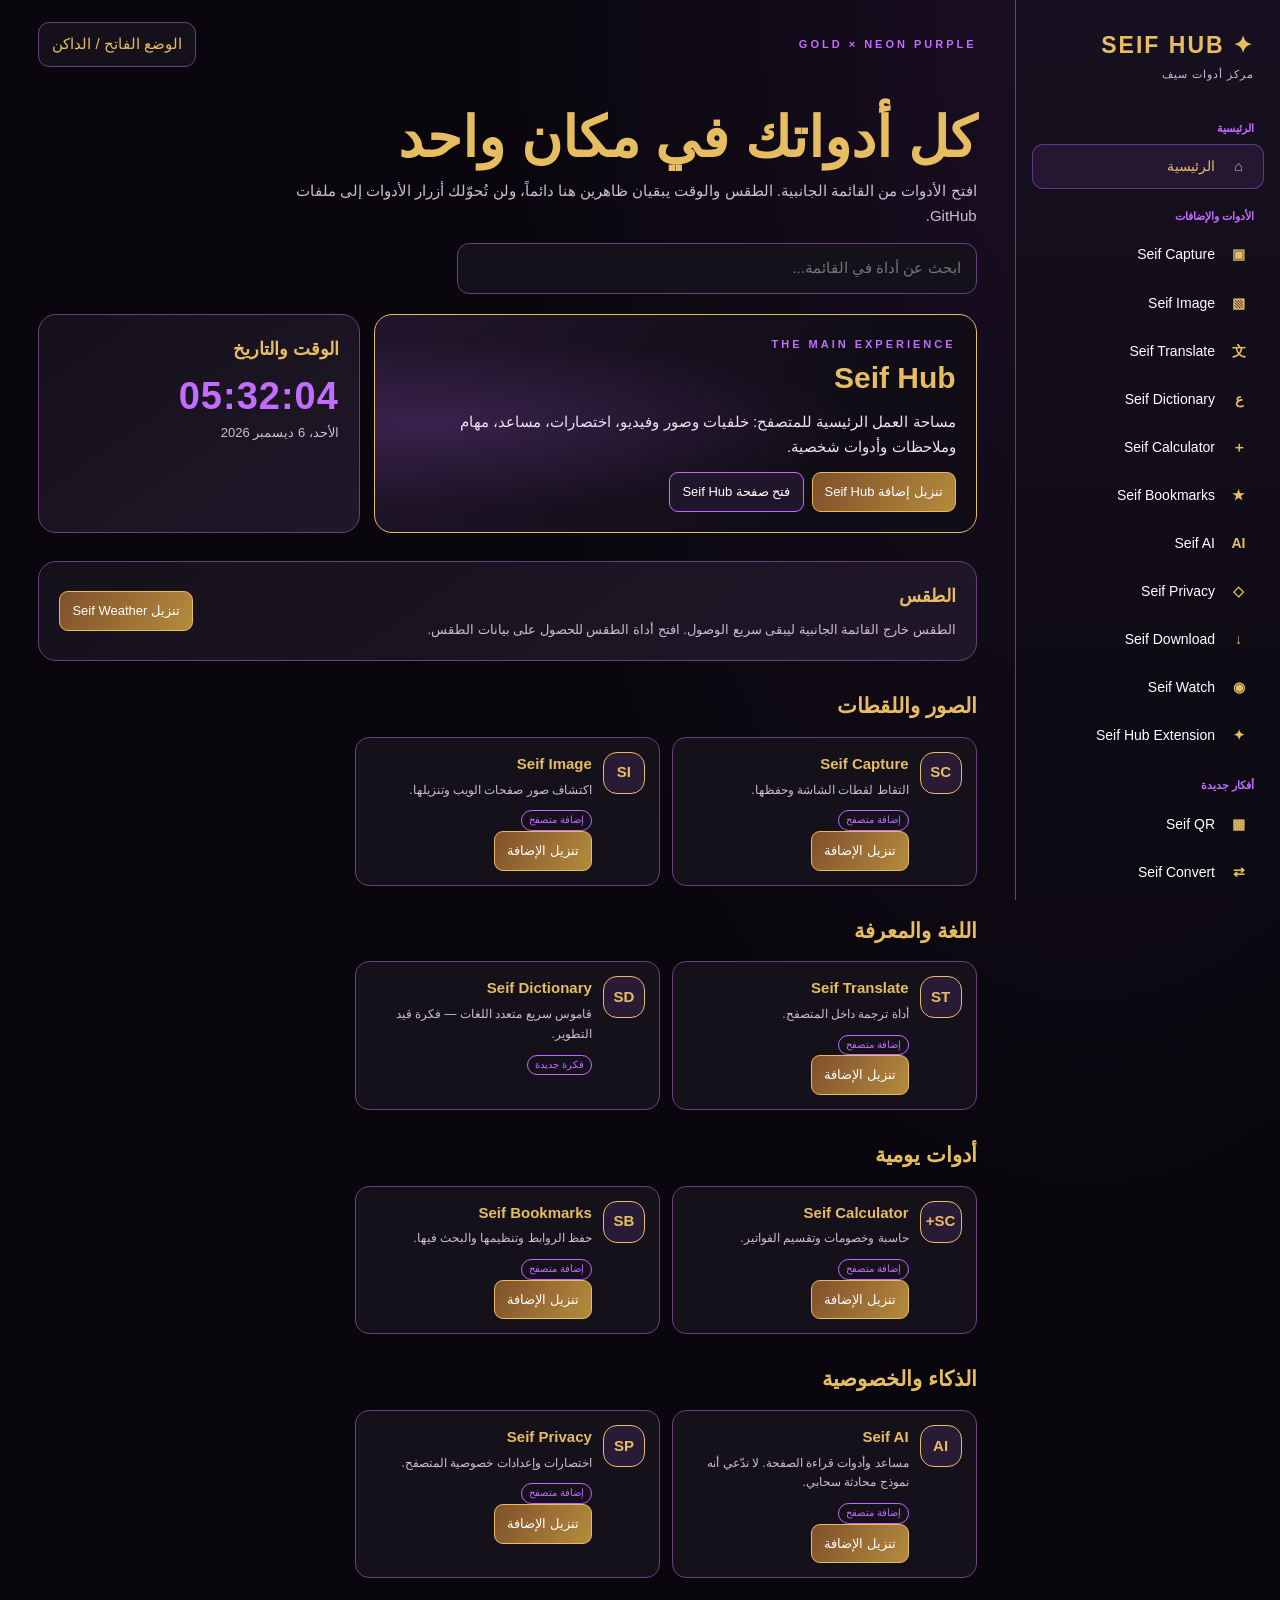
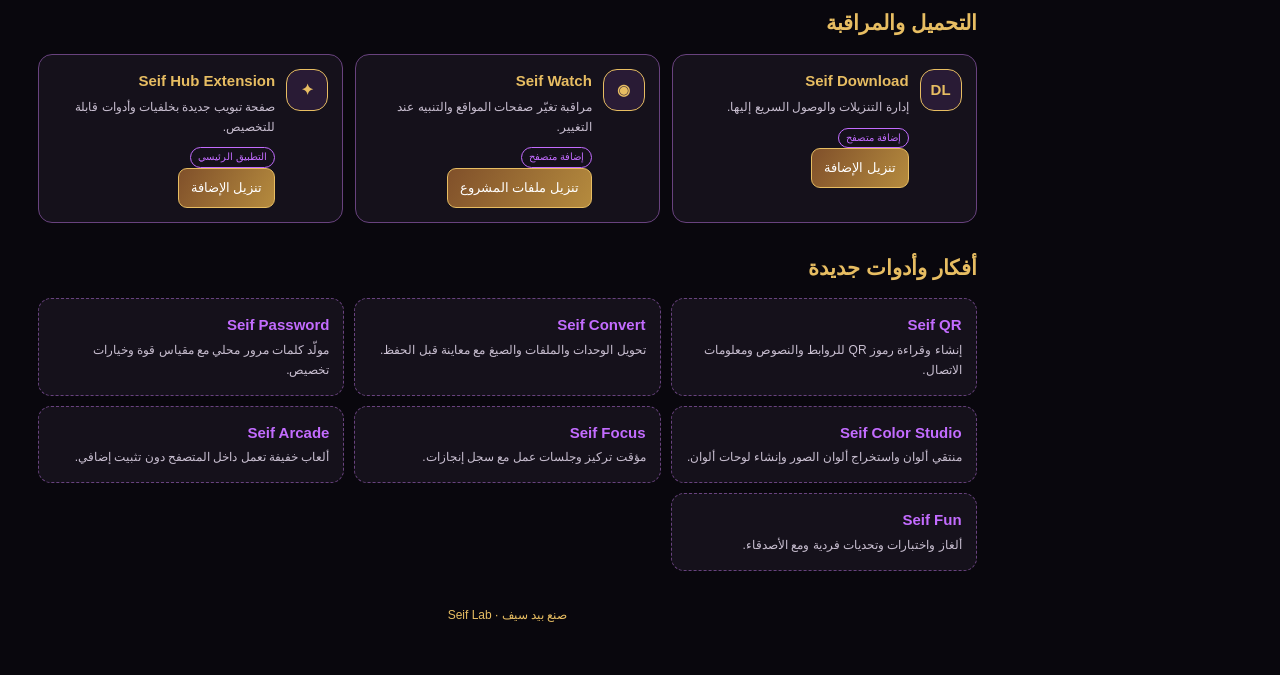
==== commit 245bfc3d: "Redesign Seif Hub portal with sidebar navigation and persistent clock/weather" ====
--- a/index.html
+++ b/index.html
@@ -2,51 +2,91 @@
 <html lang="ar" dir="rtl">
 <head>
 <meta charset="utf-8"><meta name="viewport" content="width=device-width,initial-scale=1">
-<meta name="theme-color" content="#08070b"><title>Seif Hub | مركز أدوات سيف</title>
+<meta name="theme-color" content="#09070d"><title>Seif Hub | مركز أدوات سيف</title>
 <style>
-:root{--bg:#08070b;--panel:#151219;--panel2:#211a26;--text:#fff;--muted:#c9c2ce;--gold:#e7bd62;--gold2:#9e762c;--purple:#c36cff;--line:#6c4a83}
-*{box-sizing:border-box}body{margin:0;min-height:100vh;background:radial-gradient(ellipse at 85% 0,#8d3dbb2b,transparent 38%),radial-gradient(ellipse at 5% 90%,#d5a94b16,transparent 35%),var(--bg);color:var(--text);font:16px/1.65 Arial,sans-serif}
-body.light{--bg:#fff;--panel:#fff;--panel2:#f7f2fa;--text:#17131b;--muted:#62596a;--line:#d8c6e2;background:radial-gradient(ellipse at 85% 0,#bd65ff1d,transparent 38%),radial-gradient(ellipse at 5% 90%,#e7bd6222,transparent 35%),var(--bg)}
-main{width:min(1100px,calc(100% - 32px));margin:auto;padding:24px 0 48px}.top{display:flex;justify-content:space-between;align-items:center}.brand{color:var(--gold);font-weight:900;letter-spacing:2px}.theme{background:var(--panel);color:var(--gold);border:1px solid var(--gold2);border-radius:12px;padding:10px 14px;cursor:pointer}
-.hero{text-align:center;padding:45px 12px 30px}.hero small{color:var(--purple);letter-spacing:4px;font-weight:bold}.hero h1{font-size:clamp(38px,7vw,65px);line-height:1.1;margin:12px 0;color:var(--gold);text-shadow:0 0 25px #e7bd6244}.hero p{color:var(--muted);max-width:660px;margin:12px auto}.search{width:min(570px,100%);padding:14px 16px;border-radius:14px;border:1px solid var(--line);background:var(--panel);color:var(--text);font-size:15px;margin-top:16px;outline:none}.search:focus{border-color:var(--purple);box-shadow:0 0 0 3px #c36cff22}
-.group{margin:28px 0 36px}.group-head{display:flex;align-items:center;gap:13px;margin-bottom:14px}.group-head h2{font-size:21px;color:var(--gold);margin:0}.group-head:after{content:"";height:1px;background:linear-gradient(90deg,var(--line),transparent);flex:1}
-.grid{display:grid;grid-template-columns:repeat(3,minmax(0,1fr));gap:11px}.app{display:flex;align-items:flex-start;gap:10px;padding:12px;background:linear-gradient(145deg,var(--panel),var(--panel2));border:1px solid var(--line);border-radius:14px;min-height:116px;transition:.2s}.app:hover{transform:translateY(-3px);border-color:var(--purple);box-shadow:0 12px 28px #0004}.logo{width:42px;height:42px;flex:0 0 42px;display:grid;place-items:center;border-radius:16px;background:#21152b;border:1px solid var(--gold2);color:var(--gold);font-size:19px;font-weight:900;box-shadow:0 0 17px #c36cff20}.app h3{margin:0;color:var(--gold);font-size:15px}.app p{margin:3px 0 7px;color:var(--muted);font-size:11px}.status{display:inline-block;font-size:11px;color:var(--purple);border:1px solid var(--purple);border-radius:20px;padding:2px 8px;margin-left:5px}.install{display:inline-block;color:#fff;background:linear-gradient(120deg,#80502a,#b58b3e);border:1px solid var(--gold);border-radius:8px;padding:5px 9px;font-size:11px;text-decoration:none;margin-top:5px}.install:hover{box-shadow:0 0 13px #c36cff55}
-.featured-wrap{margin:24px 0 34px}.featured{position:relative;display:flex;align-items:center;gap:28px;min-height:265px;padding:clamp(22px,5vw,48px);overflow:hidden;border:1px solid var(--gold);border-radius:24px;background:radial-gradient(ellipse at 15% 50%,#bd65ff38,transparent 50%),linear-gradient(120deg,#21152b,#100d16 65%,#392817);box-shadow:0 18px 55px #0006,0 0 28px #bd65ff20}.featured:after{content:"";position:absolute;inset:10px;border:1px solid #e7bd6244;border-radius:17px;pointer-events:none}.featured-mark{flex:0 0 120px;width:120px;height:120px;border-radius:32px;display:grid;place-items:center;border:1px solid var(--gold);color:var(--gold);font-size:76px;background:#0d0918aa;box-shadow:0 0 40px #bd65ff55}.featured-copy{position:relative;z-index:1}.featured-kicker{font-size:10px;letter-spacing:4px;color:var(--purple);font-weight:bold}.featured h2{font-size:clamp(32px,5vw,48px);color:var(--gold);margin:2px 0 5px}.featured p{max-width:700px;color:#eee2f1;margin:0 0 13px}.featured small{display:block;color:#cdbbd8;margin-top:12px}.featured-actions{display:flex;gap:8px;flex-wrap:wrap}.featured .install{font-size:13px;padding:9px 15px}.featured .secondary{background:#21152b;border-color:#bd65ff}.note{border:1px dashed var(--line);padding:14px;border-radius:13px;color:var(--muted);font-size:13px;margin-top:20px}.ideas{display:grid;grid-template-columns:repeat(2,minmax(0,1fr));gap:12px}.idea{background:var(--panel);border:1px solid var(--line);border-radius:14px;padding:15px}.idea h3{color:var(--purple);margin:0}.idea p{font-size:13px;color:var(--muted);margin:4px 0 0}footer{text-align:center;color:var(--gold);font-size:13px;margin-top:40px}
-@media(max-width:850px){.grid{grid-template-columns:repeat(2,minmax(0,1fr))}}@media(max-width:650px){.grid,.ideas{grid-template-columns:1fr}.app{min-height:95px}.featured{min-height:0;gap:15px;padding:22px 18px}.featured-mark{flex-basis:66px;width:66px;height:66px;border-radius:20px;font-size:43px}.featured p{font-size:13px}.hero{padding-top:34px}}
+:root{--bg:#09070d;--panel:#15111b;--panel2:#201729;--text:#fff;--muted:#c9bfd1;--gold:#e7bd62;--purple:#c36cff;--line:#68427e}
+*{box-sizing:border-box}body{margin:0;background:radial-gradient(ellipse at 85% 0,#8d3dbb22,transparent 38%),var(--bg);color:var(--text);font:15px/1.65 Arial,sans-serif}body.light{--bg:#f7f4fa;--panel:#fff;--panel2:#f0eaf5;--text:#19131f;--muted:#665c6d;--line:#d5c1e2;background:var(--bg)}
+button,input,a{font:inherit}.layout{min-height:100vh}.sidebar{position:fixed;inset:0 0 0 auto;width:265px;padding:22px 16px;background:linear-gradient(180deg,#171020,#0d0a12);border-left:1px solid #68427e;overflow:auto;z-index:5}.light .sidebar{background:#fff}.brand{color:var(--gold);font-size:23px;font-weight:900;letter-spacing:2px;padding:5px 10px 18px}.brand small{display:block;color:var(--muted);font-size:11px;letter-spacing:1px;font-weight:400}.nav-label{color:var(--purple);font-size:11px;font-weight:bold;margin:18px 10px 7px}.nav a{display:flex;align-items:center;gap:11px;padding:10px 12px;margin:3px 0;color:var(--text);text-decoration:none;border:1px solid transparent;border-radius:11px;font-size:14px}.nav a:hover,.nav a.active{background:#bd65ff18;border-color:#bd65ff66;color:var(--gold)}.nav .ico{width:25px;text-align:center;color:var(--gold);font-weight:bold}.side-foot{color:var(--muted);font-size:11px;margin:25px 10px}
+main{margin-right:265px;padding:22px clamp(16px,3vw,42px) 50px;max-width:1500px}.top{display:flex;align-items:center;justify-content:space-between;gap:12px}.top-actions{display:flex;gap:8px}.btn{border:1px solid var(--line);background:var(--panel);color:var(--gold);padding:9px 13px;border-radius:11px;cursor:pointer}.hero{padding:32px 0 20px}.kicker{color:var(--purple);letter-spacing:3px;font-weight:bold;font-size:11px}.hero h1{font-size:clamp(34px,5vw,56px);color:var(--gold);margin:5px 0;line-height:1.2}.hero p{max-width:720px;color:var(--muted);margin:8px 0 15px}.search{width:min(520px,100%);padding:12px 15px;border-radius:12px;border:1px solid var(--line);background:var(--panel);color:var(--text);outline:none}.hero-grid{display:grid;grid-template-columns:minmax(0,1.5fr) minmax(240px,.8fr);gap:14px}.feature,.widget,.panel{background:linear-gradient(145deg,var(--panel),var(--panel2));border:1px solid var(--line);border-radius:18px;padding:20px}.feature{border-color:var(--gold);background:radial-gradient(ellipse at 10% 50%,#bd65ff2c,transparent 55%),linear-gradient(120deg,#21152b,#100d16 75%)}.feature h2{color:var(--gold);font-size:30px;margin:0}.feature p{color:#eee2f1;margin:7px 0 13px}.actions{display:flex;gap:8px;flex-wrap:wrap}.install{display:inline-block;color:#fff;background:linear-gradient(120deg,#80502a,#b58b3e);border:1px solid var(--gold);border-radius:9px;padding:8px 12px;text-decoration:none;font-size:13px}.soft{color:#fff;background:#21152b;border:1px solid var(--purple)}.widget h3{margin:0 0 8px;color:var(--gold)}.clock{font-size:38px;line-height:1.3;font-weight:bold;letter-spacing:1px;color:var(--purple);font-variant-numeric:tabular-nums}.date{color:var(--muted);font-size:13px}.weather-row{display:flex;justify-content:space-between;align-items:center;gap:8px}.weather-row p{color:var(--muted);font-size:13px;margin:0}.section{margin:28px 0;scroll-margin-top:20px}.section h2{color:var(--gold);font-size:21px;margin:0 0 13px}.cards{display:grid;grid-template-columns:repeat(3,minmax(0,1fr));gap:12px}.app{display:flex;gap:11px;min-height:122px;padding:14px;border:1px solid var(--line);border-radius:14px;background:var(--panel);transition:.18s}.app:hover{border-color:var(--purple);transform:translateY(-2px)}.logo{flex:0 0 42px;width:42px;height:42px;border-radius:14px;display:grid;place-items:center;background:#291b35;border:1px solid var(--gold);color:var(--gold);font-weight:bold}.app h3{margin:0;color:var(--gold);font-size:15px}.app p{margin:4px 0 6px;color:var(--muted);font-size:12px}.tag{display:inline-block;border:1px solid var(--purple);color:var(--purple);border-radius:20px;padding:1px 7px;font-size:10px}.idea{padding:14px;border:1px dashed var(--line);border-radius:13px;background:var(--panel)}.idea h3{margin:0;color:var(--purple);font-size:15px}.idea p{margin:3px 0 0;color:var(--muted);font-size:12px}.ideas{display:grid;grid-template-columns:repeat(3,minmax(0,1fr));gap:10px}.empty{display:none;color:var(--muted);padding:15px}.mobile-menu{display:none}
+footer{text-align:center;color:var(--gold);margin:35px 0 0;font-size:12px}
+@media(max-width:1050px){.cards{grid-template-columns:repeat(2,minmax(0,1fr))}.ideas{grid-template-columns:repeat(2,minmax(0,1fr))}}
+@media(max-width:760px){.sidebar{width:245px;transform:translateX(100%);transition:transform .25s;box-shadow:-15px 0 40px #0008}.sidebar.open{transform:translateX(0)}main{margin-right:0;padding:16px}.mobile-menu{display:inline-block}.hero-grid{grid-template-columns:1fr}.cards{grid-template-columns:1fr}.ideas{grid-template-columns:1fr}.clock{font-size:32px}}
 </style></head>
-<body><main>
-<div class="top"><div class="brand">✦ SEIF LAB</div><button class="theme" id="theme">تبديل الوضع</button></div>
-<header class="hero"><small>GOLD × NEON PURPLE</small><h1>Seif Hub</h1><p>مركز واحد يجمع أدوات سيف، مع صفحة تبويب جديدة وخلفيات فيديو وصور قابلة للتخصيص. هوية ذهبية مع الأسود أو الأبيض والنيون البنفسجي.</p><input class="search" id="search" type="search" placeholder="ابحث عن إضافة..." aria-label="ابحث عن إضافة"></header>
+<body>
+<aside class="sidebar" id="sidebar">
+<div class="brand">✦ SEIF HUB<small>مركز أدوات سيف</small></div>
+<nav class="nav">
+<div class="nav-label">الرئيسية</div>
+<a class="active" href="#home"><span class="ico">⌂</span>الرئيسية</a>
+<div class="nav-label">الأدوات والإضافات</div>
+<a href="#capture"><span class="ico">▣</span>Seif Capture</a>
+<a href="#image"><span class="ico">▧</span>Seif Image</a>
+<a href="#translate"><span class="ico">文</span>Seif Translate</a>
+<a href="#dictionary"><span class="ico">ع</span>Seif Dictionary</a>
+<a href="#calculator"><span class="ico">＋</span>Seif Calculator</a>
+<a href="#bookmarks"><span class="ico">★</span>Seif Bookmarks</a>
+<a href="#ai"><span class="ico">AI</span>Seif AI</a>
+<a href="#privacy"><span class="ico">◇</span>Seif Privacy</a>
+<a href="#download"><span class="ico">↓</span>Seif Download</a>
+<a href="#watch"><span class="ico">◉</span>Seif Watch</a>
+<a href="#hub"><span class="ico">✦</span>Seif Hub Extension</a>
+<div class="nav-label">أفكار جديدة</div>
+<a href="#qr"><span class="ico">▦</span>Seif QR</a>
+<a href="#convert"><span class="ico">⇄</span>Seif Convert</a>
+<a href="#password"><span class="ico">⚿</span>Seif Password</a>
+<a href="#color"><span class="ico">◈</span>Seif Color Studio</a>
+<a href="#focus"><span class="ico">◷</span>Seif Focus</a>
+<a href="#arcade"><span class="ico">▣</span>Seif Arcade</a>
+<a href="#fun"><span class="ico">✧</span>Seif Fun</a>
+</nav><div class="side-foot">صنع بيد سيف · SEIF LAB</div>
+</aside>
+<main id="home">
+<div class="top"><button class="btn mobile-menu" id="menu">☰ القائمة</button><div class="kicker">GOLD × NEON PURPLE</div><div class="top-actions"><button class="btn" id="theme">الوضع الفاتح / الداكن</button></div></div>
+<header class="hero"><h1>كل أدواتك في مكان واحد</h1><p>افتح الأدوات من القائمة الجانبية. الطقس والوقت يبقيان ظاهرين هنا دائماً، ولن تُحوّلك أزرار الأدوات إلى ملفات GitHub.</p><input class="search" id="search" type="search" placeholder="ابحث عن أداة في القائمة..." aria-label="ابحث عن أداة"></header>
+<div class="hero-grid">
+<section class="feature"><div class="kicker">THE MAIN EXPERIENCE</div><h2>Seif Hub</h2><p>مساحة العمل الرئيسية للمتصفح: خلفيات وصور وفيديو، اختصارات، مساعد، مهام وملاحظات وأدوات شخصية.</p><div class="actions"><a class="install" href="https://github.com/seifjaballah77-eng/Extensions/releases/latest/download/seif-hub.zip">تنزيل إضافة Seif Hub</a><a class="install soft" href="https://seifjaballah77-eng.github.io/Extensions/seif-new-tab/">فتح صفحة Seif Hub</a></div></section>
+<section class="widget"><h3>الوقت والتاريخ</h3><div class="clock" id="clock">--:--:--</div><div class="date" id="date"></div></section>
+</div>
+<section class="widget section" id="weather"><div class="weather-row"><div><h3>الطقس</h3><p>الطقس خارج القائمة الجانبية ليبقى سريع الوصول. افتح أداة الطقس للحصول على بيانات الطقس.</p></div><a class="install" href="https://github.com/seifjaballah77-eng/Extensions/releases/latest/download/seif-weather.zip">تنزيل Seif Weather</a></div></section>
 
-<section class="featured-wrap"><article class="featured" data-name="Seif Hub مركز الأدوات صفحة البداية خلفيات متحركة مساحة العمل الذكية"><div class="featured-mark">✦</div><div class="featured-copy"><span class="featured-kicker">THE FLAGSHIP APP · SEIF LAB</span><h2>Seif Hub</h2><p>التطبيق الرئيسي والأكبر في منظومة سيف: مساحة عمل شخصية للمتصفح تجمع الخلفيات المتحركة، البحث والروابط السريعة، المساعد Seif AI، الطقس، المهام، الملاحظات، التقويم، الموسيقى ومؤقّت التركيز في واجهة واحدة.</p><div class="featured-actions"><a class="install" href="https://github.com/seifjaballah77-eng/Extensions/releases/latest/download/seif-hub.zip">تنزيل Seif Hub ZIP</a><a class="install secondary" href="https://seifjaballah77-eng.github.io/Extensions/">فتح Seif Hub</a></div><small>التطبيق الرئيسي · للكمبيوتر والمتصفح · قابل للتخصيص ويُطوّر باستمرار</small></div></article></section>
-<section class="group" data-group><div class="group-head"><h2>الصور واللقطات</h2></div><div class="grid">
-<article class="app" data-name="Seif Capture تصوير الشاشة"><div class="logo">SC</div><div><h3>Seif Capture</h3><p>التقاط صورة للجزء الظاهر من الصفحة وحفظها PNG.</p><span class="status">نسخة أولية</span><br><a class="install" href="https://github.com/seifjaballah77-eng/Extensions/releases/latest/download/seif-capture.zip">تنزيل ZIP</a> </div></article>
-<article class="app" data-name="Seif Image تنزيل الصور"><div class="logo">SI</div><div><h3>Seif Image</h3><p>اكتشاف صور الصفحة وتنزيلها أو تنزيل صورة من رابط مباشر.</p><span class="status">نسخة أولية</span><br><a class="install" href="https://github.com/seifjaballah77-eng/Extensions/releases/latest/download/seif-image.zip">تنزيل ZIP</a> </div></article>
+<section class="section" id="capture"><h2>الصور واللقطات</h2><div class="cards">
+<article class="app"><div class="logo">SC</div><div><h3>Seif Capture</h3><p>التقاط لقطات الشاشة وحفظها.</p><span class="tag">إضافة متصفح</span><br><a class="install" href="https://github.com/seifjaballah77-eng/Extensions/releases/latest/download/seif-capture.zip">تنزيل الإضافة</a></div></article>
+<article class="app" id="image"><div class="logo">SI</div><div><h3>Seif Image</h3><p>اكتشاف صور صفحات الويب وتنزيلها.</p><span class="tag">إضافة متصفح</span><br><a class="install" href="https://github.com/seifjaballah77-eng/Extensions/releases/latest/download/seif-image.zip">تنزيل الإضافة</a></div></article>
 </div></section>
-
-<section class="group" data-group><div class="group-head"><h2>اللغة والمعاني</h2></div><div class="grid">
-<article class="app" data-name="Seif Translate ترجمة"><div class="logo">ST</div><div><h3>Seif Translate</h3><p>ترجمة GPT داخل الصفحة نفسها دون الانتقال إلى موقع آخر.</p><span class="status">نسخة أولية</span><br><a class="install" href="https://github.com/seifjaballah77-eng/Extensions/releases/latest/download/seif-translate.zip">تنزيل ZIP</a> </div></article>
-<article class="app" data-name="Seif Dictionary قاموس"><div class="logo">SD</div><div><h3>Seif Dictionary</h3><p>قاموس فوري ومعاني الكلمات — ضمن الأفكار القادمة.</p><span class="status">مقترحة</span></div></article>
+<section class="section" id="translate"><h2>اللغة والمعرفة</h2><div class="cards">
+<article class="app"><div class="logo">ST</div><div><h3>Seif Translate</h3><p>أداة ترجمة داخل المتصفح.</p><span class="tag">إضافة متصفح</span><br><a class="install" href="https://github.com/seifjaballah77-eng/Extensions/releases/latest/download/seif-translate.zip">تنزيل الإضافة</a></div></article>
+<article class="app" id="dictionary"><div class="logo">SD</div><div><h3>Seif Dictionary</h3><p>قاموس سريع متعدد اللغات — فكرة قيد التطوير.</p><span class="tag">فكرة جديدة</span></div></article>
 </div></section>
-
-<section class="group" data-group><div class="group-head"><h2>أدوات الحياة اليومية</h2></div><div class="grid">
-<article class="app" data-name="Seif Weather الطقس"><div class="logo">SW</div><div><h3>Seif Weather</h3><p>الطقس الحالي، سجل الأيام السبعة الماضية، وتوقعات الأيام السبعة القادمة.</p><span class="status">نسخة أولية</span><br><a class="install" href="https://github.com/seifjaballah77-eng/Extensions/releases/latest/download/seif-weather.zip">تنزيل ZIP</a> </div></article>
-<article class="app" data-name="Seif Calculator حاسبة"><div class="logo">SC+</div><div><h3>Seif Calculator</h3><p>عمليات حسابية، خصومات، وتقسيم الفاتورة.</p><span class="status">نسخة أولية</span><br><a class="install" href="https://github.com/seifjaballah77-eng/Extensions/releases/latest/download/seif-calculator.zip">تنزيل ZIP</a> </div></article>
+<section class="section" id="calculator"><h2>أدوات يومية</h2><div class="cards">
+<article class="app"><div class="logo">SC+</div><div><h3>Seif Calculator</h3><p>حاسبة وخصومات وتقسيم الفواتير.</p><span class="tag">إضافة متصفح</span><br><a class="install" href="https://github.com/seifjaballah77-eng/Extensions/releases/latest/download/seif-calculator.zip">تنزيل الإضافة</a></div></article>
+<article class="app" id="bookmarks"><div class="logo">SB</div><div><h3>Seif Bookmarks</h3><p>حفظ الروابط وتنظيمها والبحث فيها.</p><span class="tag">إضافة متصفح</span><br><a class="install" href="https://github.com/seifjaballah77-eng/Extensions/releases/latest/download/seif-bookmarks.zip">تنزيل الإضافة</a></div></article>
 </div></section>
-
-<section class="group" data-group><div class="group-head"><h2>الحفظ والمفضلة</h2></div><div class="grid">
-<article class="app" data-name="Seif Bookmarks حفظ الروابط"><div class="logo">SB</div><div><h3>Seif Bookmarks</h3><p>حفظ الروابط والبحث فيها وتنظيمها وتصدير نسخة احتياطية.</p><span class="status">نسخة أولية</span><br><a class="install" href="https://github.com/seifjaballah77-eng/Extensions/releases/latest/download/seif-bookmarks.zip">تنزيل ZIP</a> </div></article>
+<section class="section" id="ai"><h2>الذكاء والخصوصية</h2><div class="cards">
+<article class="app"><div class="logo">AI</div><div><h3>Seif AI</h3><p>مساعد وأدوات قراءة الصفحة. لا ندّعي أنه نموذج محادثة سحابي.</p><span class="tag">إضافة متصفح</span><br><a class="install" href="https://github.com/seifjaballah77-eng/Extensions/releases/latest/download/seif-ai.zip">تنزيل الإضافة</a></div></article>
+<article class="app" id="privacy"><div class="logo">SP</div><div><h3>Seif Privacy</h3><p>اختصارات وإعدادات خصوصية المتصفح.</p><span class="tag">إضافة متصفح</span><br><a class="install" href="https://github.com/seifjaballah77-eng/Extensions/releases/latest/download/seif-privacy.zip">تنزيل الإضافة</a></div></article>
 </div></section>
-
-<section class="group"><div class="group-head"><h2>إضافات أخرى موجودة بالمستودع</h2></div><div class="grid">
-<article class="app" data-name="Seif AI مساعد"><div class="logo">AI</div><div><h3>Seif AI</h3><p>استخراج نص الصفحة المحدد أو عرض ملخص سريع من فقراتها.</p><span class="status">نسخة أولية</span><br><a class="install" href="https://github.com/seifjaballah77-eng/Extensions/releases/latest/download/seif-ai.zip">تنزيل ZIP</a> </div></article>
-<article class="app" data-name="Seif Privacy الخصوصية"><div class="logo">SP</div><div><h3>Seif Privacy</h3><p>اختصارات لإعدادات الخصوصية وأذونات المواقع.</p><span class="status">نسخة أولية</span><br><a class="install" href="https://github.com/seifjaballah77-eng/Extensions/releases/latest/download/seif-privacy.zip">تنزيل ZIP</a> </div></article>
-<article class="app" data-name="Seif Download التنزيلات"><div class="logo">DL</div><div><h3>Seif Download</h3><p>عرض التنزيلات الأخيرة وفتح مدير التنزيلات.</p><span class="status">نسخة أولية</span><br><a class="install" href="https://github.com/seifjaballah77-eng/Extensions/releases/latest/download/seif-download.zip">تنزيل ZIP</a> </div></article>
-<article class="app" data-name="Seif Watch مراقبة المواقع متابعة تغيّر الصفحات"><div class="logo">◉</div><div><h3>Seif Watch</h3><p>مراقبة تغيّرات صفحات المواقع وإرسال تنبيه عند تغيّر المحتوى.</p><span class="status">نسخة أولية</span><br></div></article>
-</div><div class="note">كل إضافة تُثبت وحدها من مجلدها. ملفات ZIP المنفصلة ستُنشأ تلقائياً عبر GitHub Actions بعد نجاح تشغيل عملية البناء. هذه الإصدارات أولية ولم تُختبر بعد على Supermium أو Windows 7.</div></section>
-
-<section class="group"><div class="group-head"><h2>أفكار ترفيهية قادمة</h2></div><div class="ideas"><article class="idea"><h3>Seif Arcade</h3><p>ألعاب خفيفة داخل المتصفح.</p></article><article class="idea"><h3>Seif Random</h3><p>اقتراحات ممتعة عند الشعور بالملل.</p></article><article class="idea"><h3>Seif Movie Night</h3><p>قائمة شخصية للأفلام والمسلسلات.</p></article><article class="idea"><h3>Seif Fun</h3><p>ألغاز واختبارات وتحديات للأصدقاء.</p></article></div></section>
-<footer>صنع بيد سيف · Seif Hub</footer></main>
+<section class="section" id="download"><h2>التحميل والمراقبة</h2><div class="cards">
+<article class="app"><div class="logo">DL</div><div><h3>Seif Download</h3><p>إدارة التنزيلات والوصول السريع إليها.</p><span class="tag">إضافة متصفح</span><br><a class="install" href="https://github.com/seifjaballah77-eng/Extensions/releases/latest/download/seif-download.zip">تنزيل الإضافة</a></div></article>
+<article class="app" id="watch"><div class="logo">◉</div><div><h3>Seif Watch</h3><p>مراقبة تغيّر صفحات المواقع والتنبيه عند التغيير.</p><span class="tag">إضافة متصفح</span><br><a class="install" href="https://github.com/seifjaballah77-eng/Extensions/archive/refs/heads/main.zip">تنزيل ملفات المشروع</a></div></article>
+<article class="app" id="hub"><div class="logo">✦</div><div><h3>Seif Hub Extension</h3><p>صفحة تبويب جديدة بخلفيات وأدوات قابلة للتخصيص.</p><span class="tag">التطبيق الرئيسي</span><br><a class="install" href="https://github.com/seifjaballah77-eng/Extensions/releases/latest/download/seif-hub.zip">تنزيل الإضافة</a></div></article>
+</div></section>
+<section class="section" id="qr"><h2>أفكار وأدوات جديدة</h2><div class="ideas">
+<article class="idea"><h3>Seif QR</h3><p>إنشاء وقراءة رموز QR للروابط والنصوص ومعلومات الاتصال.</p></article>
+<article class="idea" id="convert"><h3>Seif Convert</h3><p>تحويل الوحدات والملفات والصيغ مع معاينة قبل الحفظ.</p></article>
+<article class="idea" id="password"><h3>Seif Password</h3><p>مولّد كلمات مرور محلي مع مقياس قوة وخيارات تخصيص.</p></article>
+<article class="idea" id="color"><h3>Seif Color Studio</h3><p>منتقي ألوان واستخراج ألوان الصور وإنشاء لوحات ألوان.</p></article>
+<article class="idea" id="focus"><h3>Seif Focus</h3><p>مؤقت تركيز وجلسات عمل مع سجل إنجازات.</p></article>
+<article class="idea" id="arcade"><h3>Seif Arcade</h3><p>ألعاب خفيفة تعمل داخل المتصفح دون تثبيت إضافي.</p></article>
+<article class="idea" id="fun"><h3>Seif Fun</h3><p>ألغاز واختبارات وتحديات فردية ومع الأصدقاء.</p></article>
+</div></section>
+<footer>صنع بيد سيف · Seif Lab</footer>
+</main>
 <script>
-const body=document.body,theme=document.querySelector('#theme'),search=document.querySelector('#search');if(localStorage.getItem('seif-home-theme')==='light')body.classList.add('light');theme.onclick=()=>{body.classList.toggle('light');localStorage.setItem('seif-home-theme',body.classList.contains('light')?'light':'dark')};search.oninput=()=>{const q=search.value.trim().toLowerCase();document.querySelectorAll('.app').forEach(c=>c.hidden=!c.dataset.name.toLowerCase().includes(q));document.querySelector('.featured-wrap').hidden=!!q&&!document.querySelector('.featured').dataset.name.toLowerCase().includes(q);document.querySelectorAll('[data-group]').forEach(g=>g.hidden=!g.querySelector('.app:not([hidden])'))};
+const $=s=>document.querySelector(s),body=document.body;
+if(localStorage.getItem('seif-hub-theme')==='light')body.classList.add('light');
+$('#theme').addEventListener('click',()=>{body.classList.toggle('light');localStorage.setItem('seif-hub-theme',body.classList.contains('light')?'light':'dark')});
+function tick(){const d=new Date();$('#clock').textContent=d.toLocaleTimeString('ar-TN',{hour12:false});$('#date').textContent=d.toLocaleDateString('ar-TN',{weekday:'long',year:'numeric',month:'long',day:'numeric'})}tick();setInterval(tick,1000);
+$('#menu').addEventListener('click',()=>$('#sidebar').classList.toggle('open'));
+document.querySelectorAll('.nav a').forEach(a=>a.addEventListener('click',()=>{document.querySelectorAll('.nav a').forEach(x=>x.classList.remove('active'));a.classList.add('active');$('#sidebar').classList.remove('open')}));
+$('#search').addEventListener('input',e=>{const q=e.target.value.trim().toLowerCase();document.querySelectorAll('.nav a').forEach(a=>{a.hidden=!!q&&!a.textContent.toLowerCase().includes(q)});document.querySelectorAll('.section').forEach(s=>{if(!q){s.hidden=false;return}s.hidden=!((s.textContent+' '+s.id).toLowerCase().includes(q))})});
 </script></body></html>
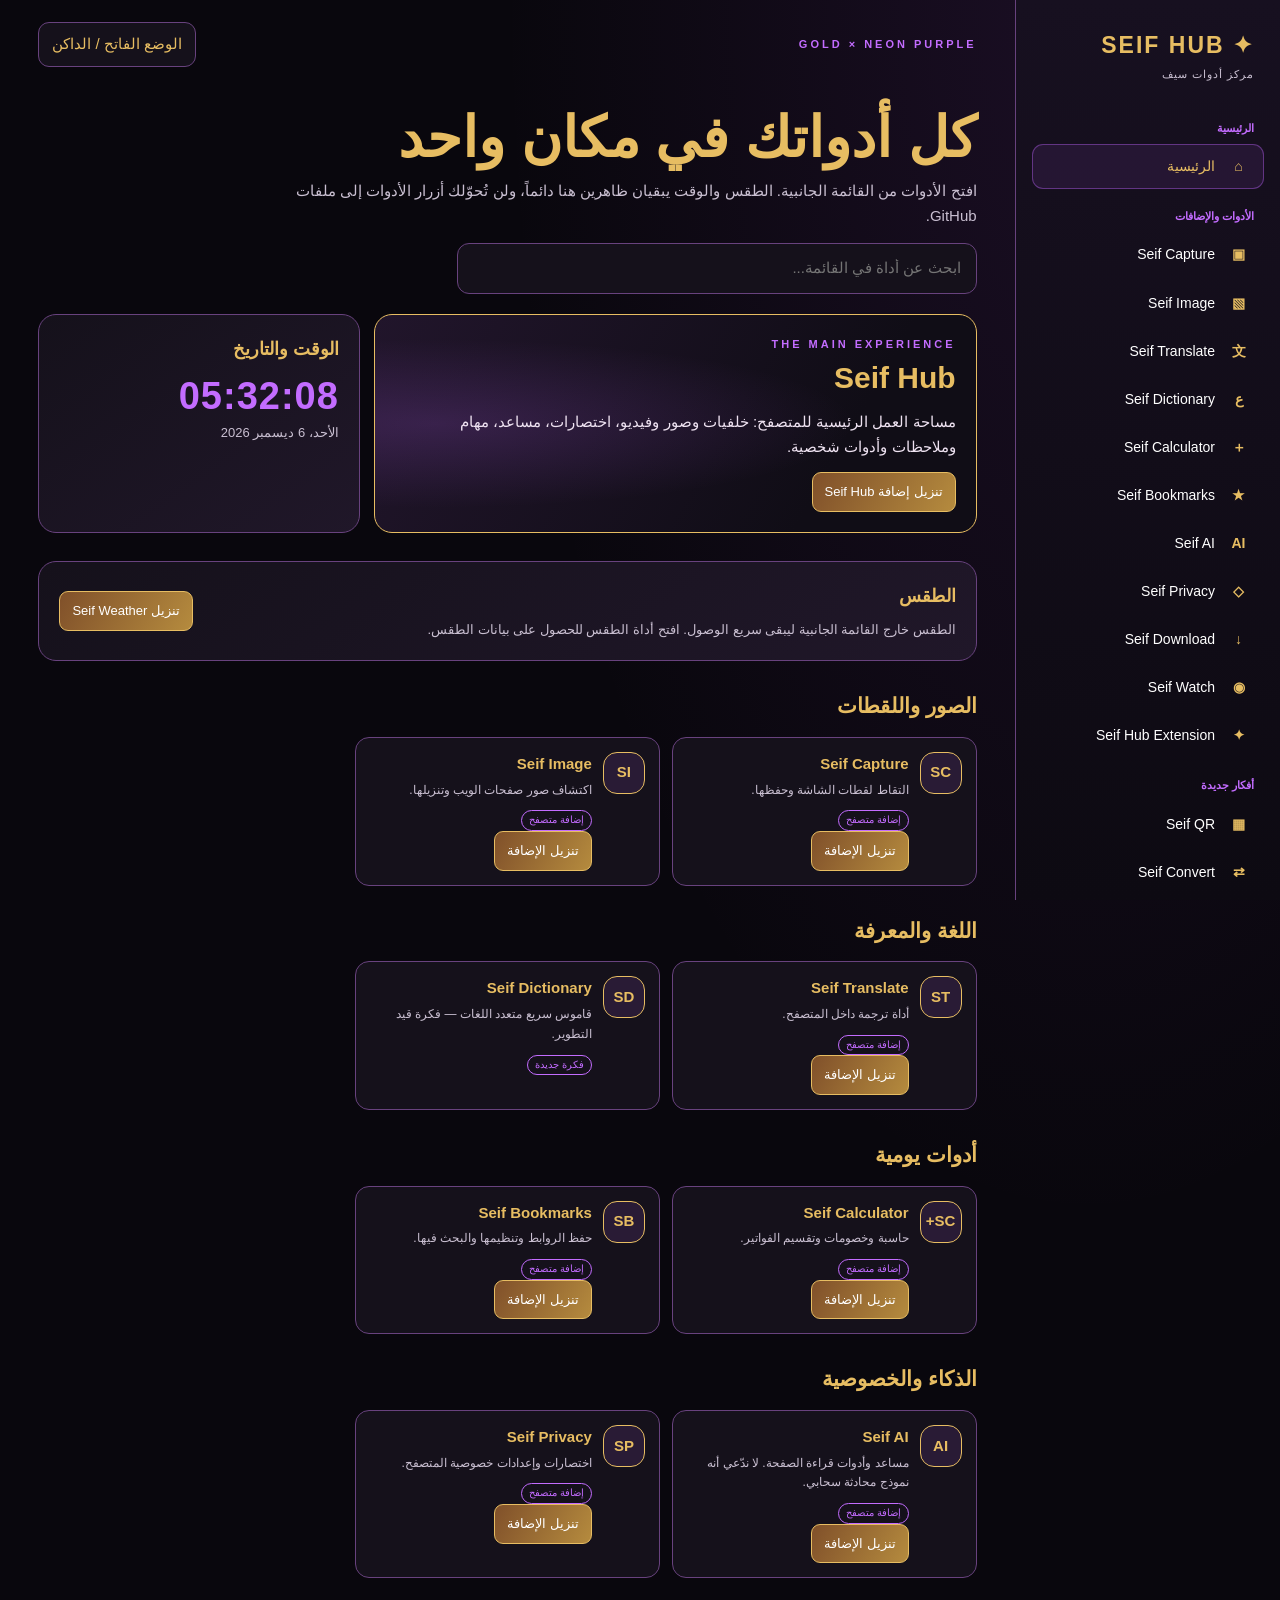
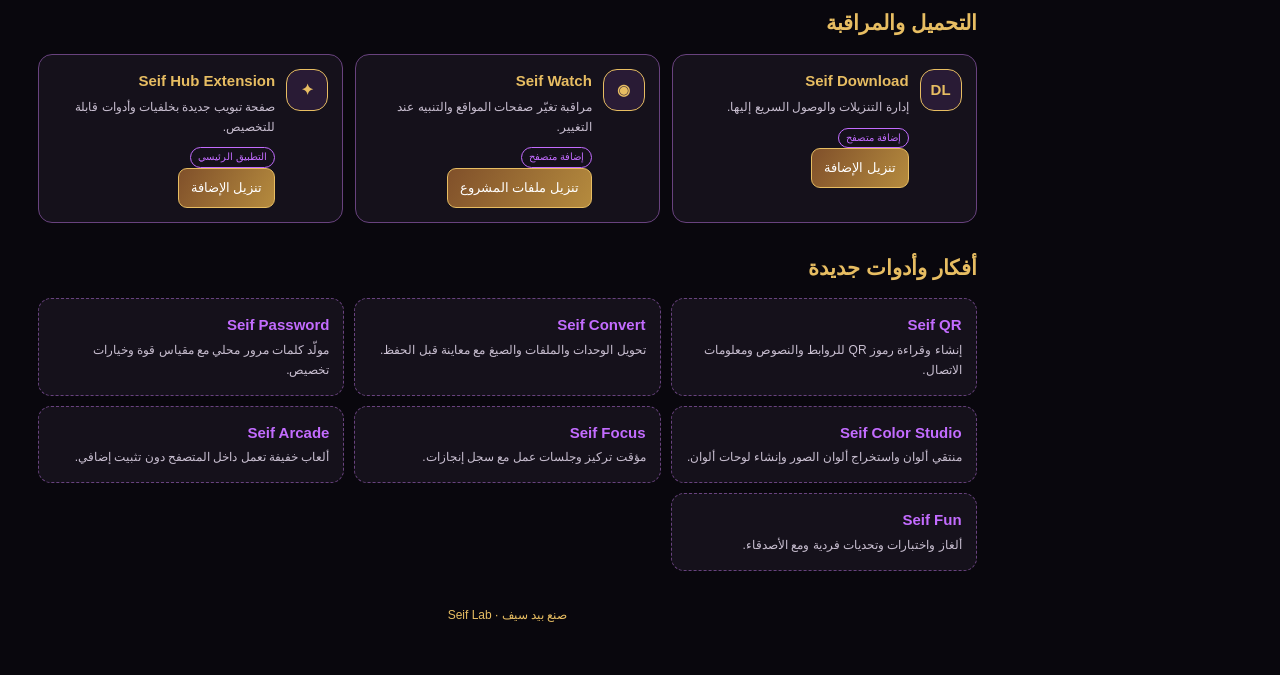
==== commit ce57f7df: "Remove misleading Seif Hub page shortcut" ====
--- a/index.html
+++ b/index.html
@@ -44,7 +44,7 @@
 <div class="top"><button class="btn mobile-menu" id="menu">☰ القائمة</button><div class="kicker">GOLD × NEON PURPLE</div><div class="top-actions"><button class="btn" id="theme">الوضع الفاتح / الداكن</button></div></div>
 <header class="hero"><h1>كل أدواتك في مكان واحد</h1><p>افتح الأدوات من القائمة الجانبية. الطقس والوقت يبقيان ظاهرين هنا دائماً، ولن تُحوّلك أزرار الأدوات إلى ملفات GitHub.</p><input class="search" id="search" type="search" placeholder="ابحث عن أداة في القائمة..." aria-label="ابحث عن أداة"></header>
 <div class="hero-grid">
-<section class="feature"><div class="kicker">THE MAIN EXPERIENCE</div><h2>Seif Hub</h2><p>مساحة العمل الرئيسية للمتصفح: خلفيات وصور وفيديو، اختصارات، مساعد، مهام وملاحظات وأدوات شخصية.</p><div class="actions"><a class="install" href="https://github.com/seifjaballah77-eng/Extensions/releases/latest/download/seif-hub.zip">تنزيل إضافة Seif Hub</a><a class="install soft" href="https://seifjaballah77-eng.github.io/Extensions/seif-new-tab/">فتح صفحة Seif Hub</a></div></section>
+<section class="feature"><div class="kicker">THE MAIN EXPERIENCE</div><h2>Seif Hub</h2><p>مساحة العمل الرئيسية للمتصفح: خلفيات وصور وفيديو، اختصارات، مساعد، مهام وملاحظات وأدوات شخصية.</p><div class="actions"><a class="install" href="https://github.com/seifjaballah77-eng/Extensions/releases/latest/download/seif-hub.zip">تنزيل إضافة Seif Hub</a></div></section>
 <section class="widget"><h3>الوقت والتاريخ</h3><div class="clock" id="clock">--:--:--</div><div class="date" id="date"></div></section>
 </div>
 <section class="widget section" id="weather"><div class="weather-row"><div><h3>الطقس</h3><p>الطقس خارج القائمة الجانبية ليبقى سريع الوصول. افتح أداة الطقس للحصول على بيانات الطقس.</p></div><a class="install" href="https://github.com/seifjaballah77-eng/Extensions/releases/latest/download/seif-weather.zip">تنزيل Seif Weather</a></div></section>
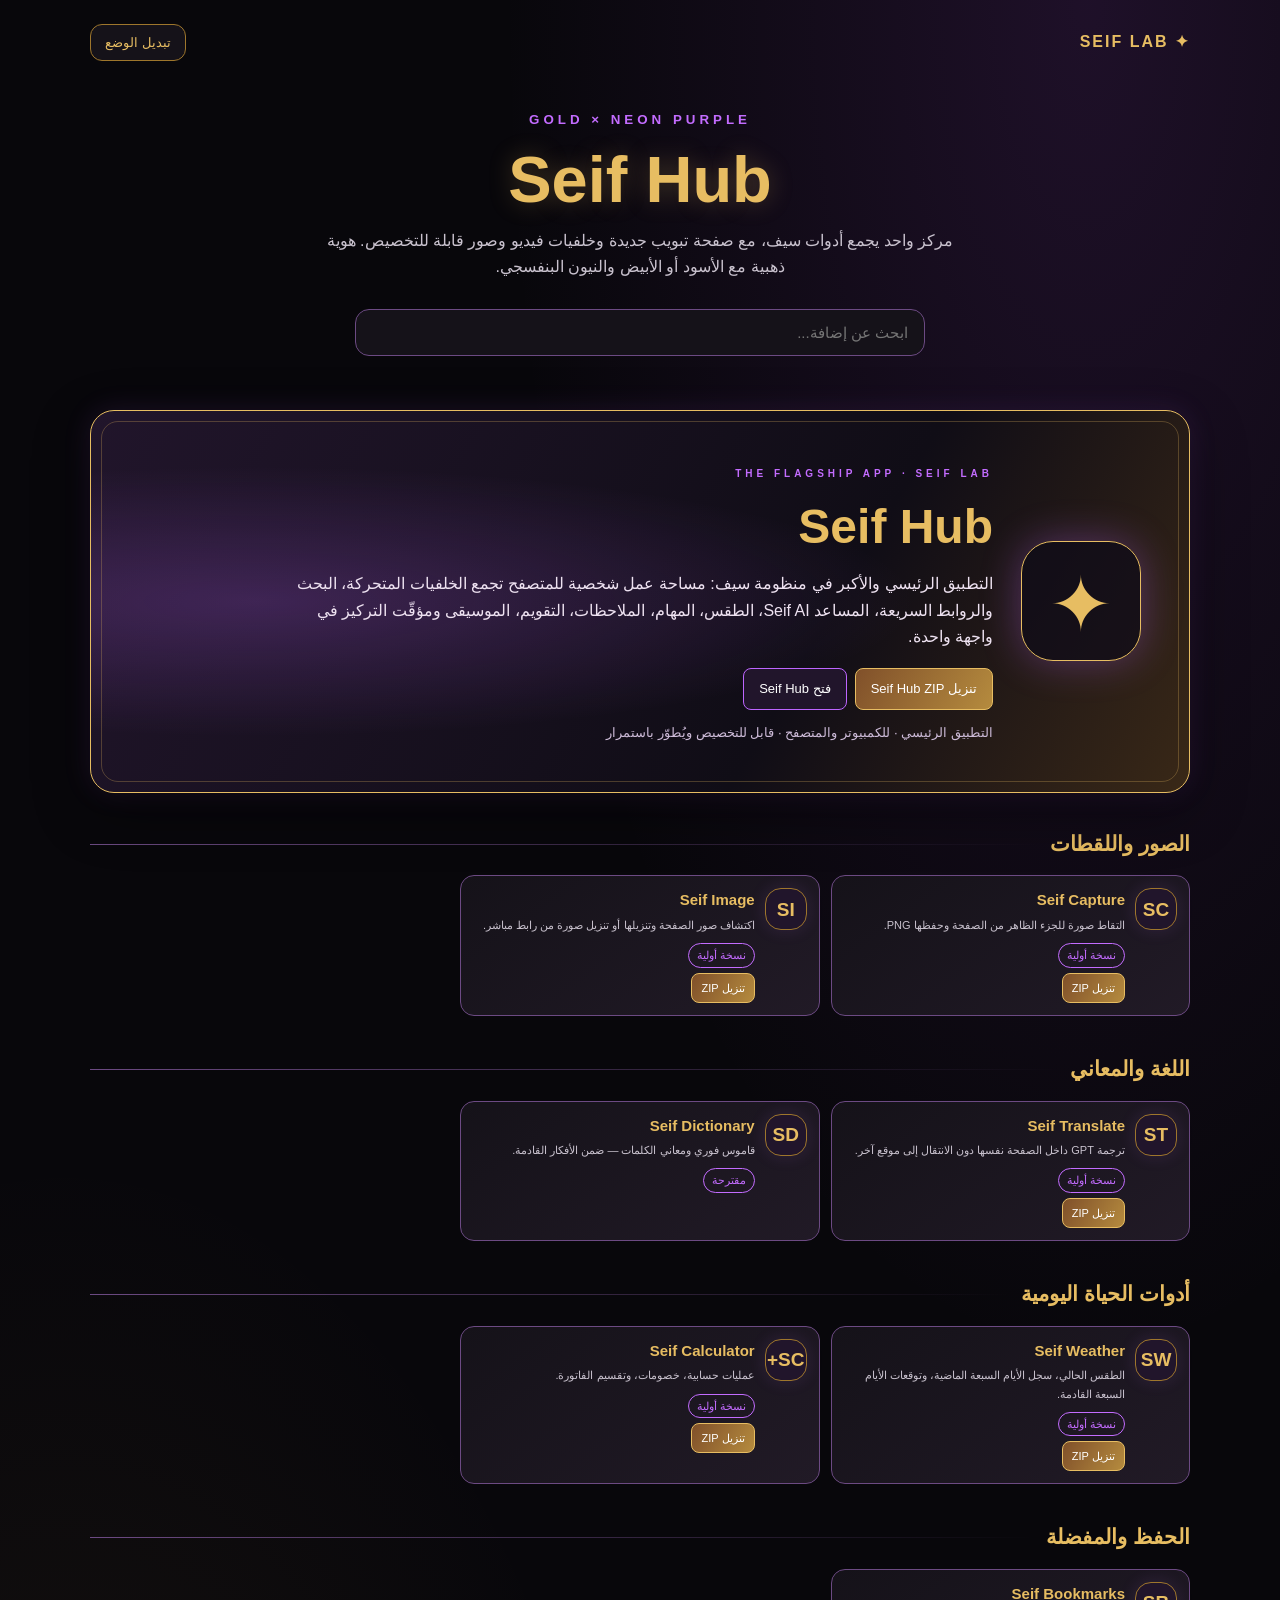
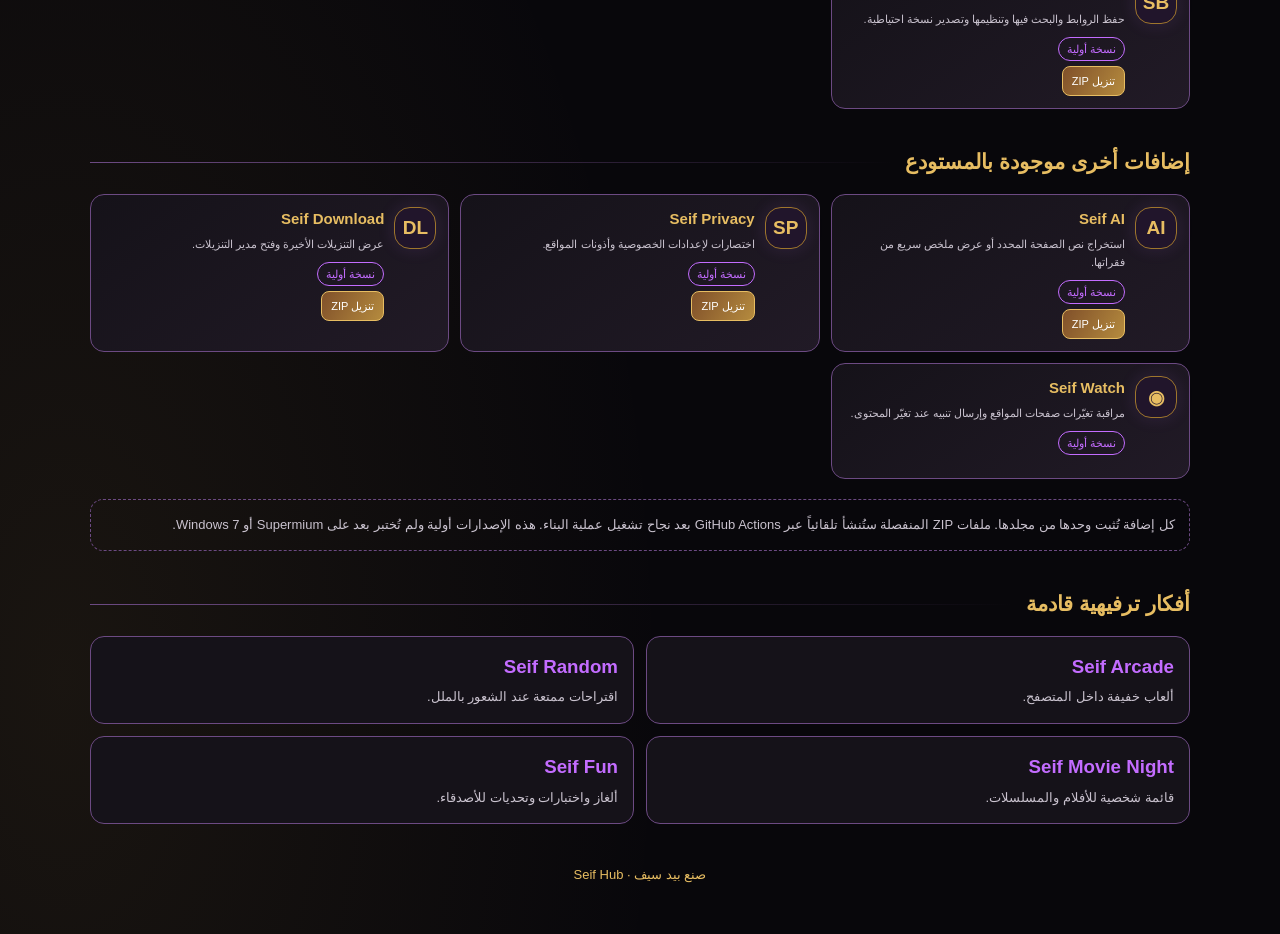
==== commit 2029e7e1: "Restore Extensions landing page; keep Seif Hub changes in new-tab app" ====
--- a/index.html
+++ b/index.html
@@ -2,91 +2,51 @@
 <html lang="ar" dir="rtl">
 <head>
 <meta charset="utf-8"><meta name="viewport" content="width=device-width,initial-scale=1">
-<meta name="theme-color" content="#09070d"><title>Seif Hub | مركز أدوات سيف</title>
+<meta name="theme-color" content="#08070b"><title>Seif Hub | مركز أدوات سيف</title>
 <style>
-:root{--bg:#09070d;--panel:#15111b;--panel2:#201729;--text:#fff;--muted:#c9bfd1;--gold:#e7bd62;--purple:#c36cff;--line:#68427e}
-*{box-sizing:border-box}body{margin:0;background:radial-gradient(ellipse at 85% 0,#8d3dbb22,transparent 38%),var(--bg);color:var(--text);font:15px/1.65 Arial,sans-serif}body.light{--bg:#f7f4fa;--panel:#fff;--panel2:#f0eaf5;--text:#19131f;--muted:#665c6d;--line:#d5c1e2;background:var(--bg)}
-button,input,a{font:inherit}.layout{min-height:100vh}.sidebar{position:fixed;inset:0 0 0 auto;width:265px;padding:22px 16px;background:linear-gradient(180deg,#171020,#0d0a12);border-left:1px solid #68427e;overflow:auto;z-index:5}.light .sidebar{background:#fff}.brand{color:var(--gold);font-size:23px;font-weight:900;letter-spacing:2px;padding:5px 10px 18px}.brand small{display:block;color:var(--muted);font-size:11px;letter-spacing:1px;font-weight:400}.nav-label{color:var(--purple);font-size:11px;font-weight:bold;margin:18px 10px 7px}.nav a{display:flex;align-items:center;gap:11px;padding:10px 12px;margin:3px 0;color:var(--text);text-decoration:none;border:1px solid transparent;border-radius:11px;font-size:14px}.nav a:hover,.nav a.active{background:#bd65ff18;border-color:#bd65ff66;color:var(--gold)}.nav .ico{width:25px;text-align:center;color:var(--gold);font-weight:bold}.side-foot{color:var(--muted);font-size:11px;margin:25px 10px}
-main{margin-right:265px;padding:22px clamp(16px,3vw,42px) 50px;max-width:1500px}.top{display:flex;align-items:center;justify-content:space-between;gap:12px}.top-actions{display:flex;gap:8px}.btn{border:1px solid var(--line);background:var(--panel);color:var(--gold);padding:9px 13px;border-radius:11px;cursor:pointer}.hero{padding:32px 0 20px}.kicker{color:var(--purple);letter-spacing:3px;font-weight:bold;font-size:11px}.hero h1{font-size:clamp(34px,5vw,56px);color:var(--gold);margin:5px 0;line-height:1.2}.hero p{max-width:720px;color:var(--muted);margin:8px 0 15px}.search{width:min(520px,100%);padding:12px 15px;border-radius:12px;border:1px solid var(--line);background:var(--panel);color:var(--text);outline:none}.hero-grid{display:grid;grid-template-columns:minmax(0,1.5fr) minmax(240px,.8fr);gap:14px}.feature,.widget,.panel{background:linear-gradient(145deg,var(--panel),var(--panel2));border:1px solid var(--line);border-radius:18px;padding:20px}.feature{border-color:var(--gold);background:radial-gradient(ellipse at 10% 50%,#bd65ff2c,transparent 55%),linear-gradient(120deg,#21152b,#100d16 75%)}.feature h2{color:var(--gold);font-size:30px;margin:0}.feature p{color:#eee2f1;margin:7px 0 13px}.actions{display:flex;gap:8px;flex-wrap:wrap}.install{display:inline-block;color:#fff;background:linear-gradient(120deg,#80502a,#b58b3e);border:1px solid var(--gold);border-radius:9px;padding:8px 12px;text-decoration:none;font-size:13px}.soft{color:#fff;background:#21152b;border:1px solid var(--purple)}.widget h3{margin:0 0 8px;color:var(--gold)}.clock{font-size:38px;line-height:1.3;font-weight:bold;letter-spacing:1px;color:var(--purple);font-variant-numeric:tabular-nums}.date{color:var(--muted);font-size:13px}.weather-row{display:flex;justify-content:space-between;align-items:center;gap:8px}.weather-row p{color:var(--muted);font-size:13px;margin:0}.section{margin:28px 0;scroll-margin-top:20px}.section h2{color:var(--gold);font-size:21px;margin:0 0 13px}.cards{display:grid;grid-template-columns:repeat(3,minmax(0,1fr));gap:12px}.app{display:flex;gap:11px;min-height:122px;padding:14px;border:1px solid var(--line);border-radius:14px;background:var(--panel);transition:.18s}.app:hover{border-color:var(--purple);transform:translateY(-2px)}.logo{flex:0 0 42px;width:42px;height:42px;border-radius:14px;display:grid;place-items:center;background:#291b35;border:1px solid var(--gold);color:var(--gold);font-weight:bold}.app h3{margin:0;color:var(--gold);font-size:15px}.app p{margin:4px 0 6px;color:var(--muted);font-size:12px}.tag{display:inline-block;border:1px solid var(--purple);color:var(--purple);border-radius:20px;padding:1px 7px;font-size:10px}.idea{padding:14px;border:1px dashed var(--line);border-radius:13px;background:var(--panel)}.idea h3{margin:0;color:var(--purple);font-size:15px}.idea p{margin:3px 0 0;color:var(--muted);font-size:12px}.ideas{display:grid;grid-template-columns:repeat(3,minmax(0,1fr));gap:10px}.empty{display:none;color:var(--muted);padding:15px}.mobile-menu{display:none}
-footer{text-align:center;color:var(--gold);margin:35px 0 0;font-size:12px}
-@media(max-width:1050px){.cards{grid-template-columns:repeat(2,minmax(0,1fr))}.ideas{grid-template-columns:repeat(2,minmax(0,1fr))}}
-@media(max-width:760px){.sidebar{width:245px;transform:translateX(100%);transition:transform .25s;box-shadow:-15px 0 40px #0008}.sidebar.open{transform:translateX(0)}main{margin-right:0;padding:16px}.mobile-menu{display:inline-block}.hero-grid{grid-template-columns:1fr}.cards{grid-template-columns:1fr}.ideas{grid-template-columns:1fr}.clock{font-size:32px}}
+:root{--bg:#08070b;--panel:#151219;--panel2:#211a26;--text:#fff;--muted:#c9c2ce;--gold:#e7bd62;--gold2:#9e762c;--purple:#c36cff;--line:#6c4a83}
+*{box-sizing:border-box}body{margin:0;min-height:100vh;background:radial-gradient(ellipse at 85% 0,#8d3dbb2b,transparent 38%),radial-gradient(ellipse at 5% 90%,#d5a94b16,transparent 35%),var(--bg);color:var(--text);font:16px/1.65 Arial,sans-serif}
+body.light{--bg:#fff;--panel:#fff;--panel2:#f7f2fa;--text:#17131b;--muted:#62596a;--line:#d8c6e2;background:radial-gradient(ellipse at 85% 0,#bd65ff1d,transparent 38%),radial-gradient(ellipse at 5% 90%,#e7bd6222,transparent 35%),var(--bg)}
+main{width:min(1100px,calc(100% - 32px));margin:auto;padding:24px 0 48px}.top{display:flex;justify-content:space-between;align-items:center}.brand{color:var(--gold);font-weight:900;letter-spacing:2px}.theme{background:var(--panel);color:var(--gold);border:1px solid var(--gold2);border-radius:12px;padding:10px 14px;cursor:pointer}
+.hero{text-align:center;padding:45px 12px 30px}.hero small{color:var(--purple);letter-spacing:4px;font-weight:bold}.hero h1{font-size:clamp(38px,7vw,65px);line-height:1.1;margin:12px 0;color:var(--gold);text-shadow:0 0 25px #e7bd6244}.hero p{color:var(--muted);max-width:660px;margin:12px auto}.search{width:min(570px,100%);padding:14px 16px;border-radius:14px;border:1px solid var(--line);background:var(--panel);color:var(--text);font-size:15px;margin-top:16px;outline:none}.search:focus{border-color:var(--purple);box-shadow:0 0 0 3px #c36cff22}
+.group{margin:28px 0 36px}.group-head{display:flex;align-items:center;gap:13px;margin-bottom:14px}.group-head h2{font-size:21px;color:var(--gold);margin:0}.group-head:after{content:"";height:1px;background:linear-gradient(90deg,var(--line),transparent);flex:1}
+.grid{display:grid;grid-template-columns:repeat(3,minmax(0,1fr));gap:11px}.app{display:flex;align-items:flex-start;gap:10px;padding:12px;background:linear-gradient(145deg,var(--panel),var(--panel2));border:1px solid var(--line);border-radius:14px;min-height:116px;transition:.2s}.app:hover{transform:translateY(-3px);border-color:var(--purple);box-shadow:0 12px 28px #0004}.logo{width:42px;height:42px;flex:0 0 42px;display:grid;place-items:center;border-radius:16px;background:#21152b;border:1px solid var(--gold2);color:var(--gold);font-size:19px;font-weight:900;box-shadow:0 0 17px #c36cff20}.app h3{margin:0;color:var(--gold);font-size:15px}.app p{margin:3px 0 7px;color:var(--muted);font-size:11px}.status{display:inline-block;font-size:11px;color:var(--purple);border:1px solid var(--purple);border-radius:20px;padding:2px 8px;margin-left:5px}.install{display:inline-block;color:#fff;background:linear-gradient(120deg,#80502a,#b58b3e);border:1px solid var(--gold);border-radius:8px;padding:5px 9px;font-size:11px;text-decoration:none;margin-top:5px}.install:hover{box-shadow:0 0 13px #c36cff55}
+.featured-wrap{margin:24px 0 34px}.featured{position:relative;display:flex;align-items:center;gap:28px;min-height:265px;padding:clamp(22px,5vw,48px);overflow:hidden;border:1px solid var(--gold);border-radius:24px;background:radial-gradient(ellipse at 15% 50%,#bd65ff38,transparent 50%),linear-gradient(120deg,#21152b,#100d16 65%,#392817);box-shadow:0 18px 55px #0006,0 0 28px #bd65ff20}.featured:after{content:"";position:absolute;inset:10px;border:1px solid #e7bd6244;border-radius:17px;pointer-events:none}.featured-mark{flex:0 0 120px;width:120px;height:120px;border-radius:32px;display:grid;place-items:center;border:1px solid var(--gold);color:var(--gold);font-size:76px;background:#0d0918aa;box-shadow:0 0 40px #bd65ff55}.featured-copy{position:relative;z-index:1}.featured-kicker{font-size:10px;letter-spacing:4px;color:var(--purple);font-weight:bold}.featured h2{font-size:clamp(32px,5vw,48px);color:var(--gold);margin:2px 0 5px}.featured p{max-width:700px;color:#eee2f1;margin:0 0 13px}.featured small{display:block;color:#cdbbd8;margin-top:12px}.featured-actions{display:flex;gap:8px;flex-wrap:wrap}.featured .install{font-size:13px;padding:9px 15px}.featured .secondary{background:#21152b;border-color:#bd65ff}.note{border:1px dashed var(--line);padding:14px;border-radius:13px;color:var(--muted);font-size:13px;margin-top:20px}.ideas{display:grid;grid-template-columns:repeat(2,minmax(0,1fr));gap:12px}.idea{background:var(--panel);border:1px solid var(--line);border-radius:14px;padding:15px}.idea h3{color:var(--purple);margin:0}.idea p{font-size:13px;color:var(--muted);margin:4px 0 0}footer{text-align:center;color:var(--gold);font-size:13px;margin-top:40px}
+@media(max-width:850px){.grid{grid-template-columns:repeat(2,minmax(0,1fr))}}@media(max-width:650px){.grid,.ideas{grid-template-columns:1fr}.app{min-height:95px}.featured{min-height:0;gap:15px;padding:22px 18px}.featured-mark{flex-basis:66px;width:66px;height:66px;border-radius:20px;font-size:43px}.featured p{font-size:13px}.hero{padding-top:34px}}
 </style></head>
-<body>
-<aside class="sidebar" id="sidebar">
-<div class="brand">✦ SEIF HUB<small>مركز أدوات سيف</small></div>
-<nav class="nav">
-<div class="nav-label">الرئيسية</div>
-<a class="active" href="#home"><span class="ico">⌂</span>الرئيسية</a>
-<div class="nav-label">الأدوات والإضافات</div>
-<a href="#capture"><span class="ico">▣</span>Seif Capture</a>
-<a href="#image"><span class="ico">▧</span>Seif Image</a>
-<a href="#translate"><span class="ico">文</span>Seif Translate</a>
-<a href="#dictionary"><span class="ico">ع</span>Seif Dictionary</a>
-<a href="#calculator"><span class="ico">＋</span>Seif Calculator</a>
-<a href="#bookmarks"><span class="ico">★</span>Seif Bookmarks</a>
-<a href="#ai"><span class="ico">AI</span>Seif AI</a>
-<a href="#privacy"><span class="ico">◇</span>Seif Privacy</a>
-<a href="#download"><span class="ico">↓</span>Seif Download</a>
-<a href="#watch"><span class="ico">◉</span>Seif Watch</a>
-<a href="#hub"><span class="ico">✦</span>Seif Hub Extension</a>
-<div class="nav-label">أفكار جديدة</div>
-<a href="#qr"><span class="ico">▦</span>Seif QR</a>
-<a href="#convert"><span class="ico">⇄</span>Seif Convert</a>
-<a href="#password"><span class="ico">⚿</span>Seif Password</a>
-<a href="#color"><span class="ico">◈</span>Seif Color Studio</a>
-<a href="#focus"><span class="ico">◷</span>Seif Focus</a>
-<a href="#arcade"><span class="ico">▣</span>Seif Arcade</a>
-<a href="#fun"><span class="ico">✧</span>Seif Fun</a>
-</nav><div class="side-foot">صنع بيد سيف · SEIF LAB</div>
-</aside>
-<main id="home">
-<div class="top"><button class="btn mobile-menu" id="menu">☰ القائمة</button><div class="kicker">GOLD × NEON PURPLE</div><div class="top-actions"><button class="btn" id="theme">الوضع الفاتح / الداكن</button></div></div>
-<header class="hero"><h1>كل أدواتك في مكان واحد</h1><p>افتح الأدوات من القائمة الجانبية. الطقس والوقت يبقيان ظاهرين هنا دائماً، ولن تُحوّلك أزرار الأدوات إلى ملفات GitHub.</p><input class="search" id="search" type="search" placeholder="ابحث عن أداة في القائمة..." aria-label="ابحث عن أداة"></header>
-<div class="hero-grid">
-<section class="feature"><div class="kicker">THE MAIN EXPERIENCE</div><h2>Seif Hub</h2><p>مساحة العمل الرئيسية للمتصفح: خلفيات وصور وفيديو، اختصارات، مساعد، مهام وملاحظات وأدوات شخصية.</p><div class="actions"><a class="install" href="https://github.com/seifjaballah77-eng/Extensions/releases/latest/download/seif-hub.zip">تنزيل إضافة Seif Hub</a></div></section>
-<section class="widget"><h3>الوقت والتاريخ</h3><div class="clock" id="clock">--:--:--</div><div class="date" id="date"></div></section>
-</div>
-<section class="widget section" id="weather"><div class="weather-row"><div><h3>الطقس</h3><p>الطقس خارج القائمة الجانبية ليبقى سريع الوصول. افتح أداة الطقس للحصول على بيانات الطقس.</p></div><a class="install" href="https://github.com/seifjaballah77-eng/Extensions/releases/latest/download/seif-weather.zip">تنزيل Seif Weather</a></div></section>
+<body><main>
+<div class="top"><div class="brand">✦ SEIF LAB</div><button class="theme" id="theme">تبديل الوضع</button></div>
+<header class="hero"><small>GOLD × NEON PURPLE</small><h1>Seif Hub</h1><p>مركز واحد يجمع أدوات سيف، مع صفحة تبويب جديدة وخلفيات فيديو وصور قابلة للتخصيص. هوية ذهبية مع الأسود أو الأبيض والنيون البنفسجي.</p><input class="search" id="search" type="search" placeholder="ابحث عن إضافة..." aria-label="ابحث عن إضافة"></header>
 
-<section class="section" id="capture"><h2>الصور واللقطات</h2><div class="cards">
-<article class="app"><div class="logo">SC</div><div><h3>Seif Capture</h3><p>التقاط لقطات الشاشة وحفظها.</p><span class="tag">إضافة متصفح</span><br><a class="install" href="https://github.com/seifjaballah77-eng/Extensions/releases/latest/download/seif-capture.zip">تنزيل الإضافة</a></div></article>
-<article class="app" id="image"><div class="logo">SI</div><div><h3>Seif Image</h3><p>اكتشاف صور صفحات الويب وتنزيلها.</p><span class="tag">إضافة متصفح</span><br><a class="install" href="https://github.com/seifjaballah77-eng/Extensions/releases/latest/download/seif-image.zip">تنزيل الإضافة</a></div></article>
+<section class="featured-wrap"><article class="featured" data-name="Seif Hub مركز الأدوات صفحة البداية خلفيات متحركة مساحة العمل الذكية"><div class="featured-mark">✦</div><div class="featured-copy"><span class="featured-kicker">THE FLAGSHIP APP · SEIF LAB</span><h2>Seif Hub</h2><p>التطبيق الرئيسي والأكبر في منظومة سيف: مساحة عمل شخصية للمتصفح تجمع الخلفيات المتحركة، البحث والروابط السريعة، المساعد Seif AI، الطقس، المهام، الملاحظات، التقويم، الموسيقى ومؤقّت التركيز في واجهة واحدة.</p><div class="featured-actions"><a class="install" href="https://github.com/seifjaballah77-eng/Extensions/releases/latest/download/seif-hub.zip">تنزيل Seif Hub ZIP</a><a class="install secondary" href="https://seifjaballah77-eng.github.io/Extensions/">فتح Seif Hub</a></div><small>التطبيق الرئيسي · للكمبيوتر والمتصفح · قابل للتخصيص ويُطوّر باستمرار</small></div></article></section>
+<section class="group" data-group><div class="group-head"><h2>الصور واللقطات</h2></div><div class="grid">
+<article class="app" data-name="Seif Capture تصوير الشاشة"><div class="logo">SC</div><div><h3>Seif Capture</h3><p>التقاط صورة للجزء الظاهر من الصفحة وحفظها PNG.</p><span class="status">نسخة أولية</span><br><a class="install" href="https://github.com/seifjaballah77-eng/Extensions/releases/latest/download/seif-capture.zip">تنزيل ZIP</a> </div></article>
+<article class="app" data-name="Seif Image تنزيل الصور"><div class="logo">SI</div><div><h3>Seif Image</h3><p>اكتشاف صور الصفحة وتنزيلها أو تنزيل صورة من رابط مباشر.</p><span class="status">نسخة أولية</span><br><a class="install" href="https://github.com/seifjaballah77-eng/Extensions/releases/latest/download/seif-image.zip">تنزيل ZIP</a> </div></article>
 </div></section>
-<section class="section" id="translate"><h2>اللغة والمعرفة</h2><div class="cards">
-<article class="app"><div class="logo">ST</div><div><h3>Seif Translate</h3><p>أداة ترجمة داخل المتصفح.</p><span class="tag">إضافة متصفح</span><br><a class="install" href="https://github.com/seifjaballah77-eng/Extensions/releases/latest/download/seif-translate.zip">تنزيل الإضافة</a></div></article>
-<article class="app" id="dictionary"><div class="logo">SD</div><div><h3>Seif Dictionary</h3><p>قاموس سريع متعدد اللغات — فكرة قيد التطوير.</p><span class="tag">فكرة جديدة</span></div></article>
+
+<section class="group" data-group><div class="group-head"><h2>اللغة والمعاني</h2></div><div class="grid">
+<article class="app" data-name="Seif Translate ترجمة"><div class="logo">ST</div><div><h3>Seif Translate</h3><p>ترجمة GPT داخل الصفحة نفسها دون الانتقال إلى موقع آخر.</p><span class="status">نسخة أولية</span><br><a class="install" href="https://github.com/seifjaballah77-eng/Extensions/releases/latest/download/seif-translate.zip">تنزيل ZIP</a> </div></article>
+<article class="app" data-name="Seif Dictionary قاموس"><div class="logo">SD</div><div><h3>Seif Dictionary</h3><p>قاموس فوري ومعاني الكلمات — ضمن الأفكار القادمة.</p><span class="status">مقترحة</span></div></article>
 </div></section>
-<section class="section" id="calculator"><h2>أدوات يومية</h2><div class="cards">
-<article class="app"><div class="logo">SC+</div><div><h3>Seif Calculator</h3><p>حاسبة وخصومات وتقسيم الفواتير.</p><span class="tag">إضافة متصفح</span><br><a class="install" href="https://github.com/seifjaballah77-eng/Extensions/releases/latest/download/seif-calculator.zip">تنزيل الإضافة</a></div></article>
-<article class="app" id="bookmarks"><div class="logo">SB</div><div><h3>Seif Bookmarks</h3><p>حفظ الروابط وتنظيمها والبحث فيها.</p><span class="tag">إضافة متصفح</span><br><a class="install" href="https://github.com/seifjaballah77-eng/Extensions/releases/latest/download/seif-bookmarks.zip">تنزيل الإضافة</a></div></article>
+
+<section class="group" data-group><div class="group-head"><h2>أدوات الحياة اليومية</h2></div><div class="grid">
+<article class="app" data-name="Seif Weather الطقس"><div class="logo">SW</div><div><h3>Seif Weather</h3><p>الطقس الحالي، سجل الأيام السبعة الماضية، وتوقعات الأيام السبعة القادمة.</p><span class="status">نسخة أولية</span><br><a class="install" href="https://github.com/seifjaballah77-eng/Extensions/releases/latest/download/seif-weather.zip">تنزيل ZIP</a> </div></article>
+<article class="app" data-name="Seif Calculator حاسبة"><div class="logo">SC+</div><div><h3>Seif Calculator</h3><p>عمليات حسابية، خصومات، وتقسيم الفاتورة.</p><span class="status">نسخة أولية</span><br><a class="install" href="https://github.com/seifjaballah77-eng/Extensions/releases/latest/download/seif-calculator.zip">تنزيل ZIP</a> </div></article>
 </div></section>
-<section class="section" id="ai"><h2>الذكاء والخصوصية</h2><div class="cards">
-<article class="app"><div class="logo">AI</div><div><h3>Seif AI</h3><p>مساعد وأدوات قراءة الصفحة. لا ندّعي أنه نموذج محادثة سحابي.</p><span class="tag">إضافة متصفح</span><br><a class="install" href="https://github.com/seifjaballah77-eng/Extensions/releases/latest/download/seif-ai.zip">تنزيل الإضافة</a></div></article>
-<article class="app" id="privacy"><div class="logo">SP</div><div><h3>Seif Privacy</h3><p>اختصارات وإعدادات خصوصية المتصفح.</p><span class="tag">إضافة متصفح</span><br><a class="install" href="https://github.com/seifjaballah77-eng/Extensions/releases/latest/download/seif-privacy.zip">تنزيل الإضافة</a></div></article>
+
+<section class="group" data-group><div class="group-head"><h2>الحفظ والمفضلة</h2></div><div class="grid">
+<article class="app" data-name="Seif Bookmarks حفظ الروابط"><div class="logo">SB</div><div><h3>Seif Bookmarks</h3><p>حفظ الروابط والبحث فيها وتنظيمها وتصدير نسخة احتياطية.</p><span class="status">نسخة أولية</span><br><a class="install" href="https://github.com/seifjaballah77-eng/Extensions/releases/latest/download/seif-bookmarks.zip">تنزيل ZIP</a> </div></article>
 </div></section>
-<section class="section" id="download"><h2>التحميل والمراقبة</h2><div class="cards">
-<article class="app"><div class="logo">DL</div><div><h3>Seif Download</h3><p>إدارة التنزيلات والوصول السريع إليها.</p><span class="tag">إضافة متصفح</span><br><a class="install" href="https://github.com/seifjaballah77-eng/Extensions/releases/latest/download/seif-download.zip">تنزيل الإضافة</a></div></article>
-<article class="app" id="watch"><div class="logo">◉</div><div><h3>Seif Watch</h3><p>مراقبة تغيّر صفحات المواقع والتنبيه عند التغيير.</p><span class="tag">إضافة متصفح</span><br><a class="install" href="https://github.com/seifjaballah77-eng/Extensions/archive/refs/heads/main.zip">تنزيل ملفات المشروع</a></div></article>
-<article class="app" id="hub"><div class="logo">✦</div><div><h3>Seif Hub Extension</h3><p>صفحة تبويب جديدة بخلفيات وأدوات قابلة للتخصيص.</p><span class="tag">التطبيق الرئيسي</span><br><a class="install" href="https://github.com/seifjaballah77-eng/Extensions/releases/latest/download/seif-hub.zip">تنزيل الإضافة</a></div></article>
-</div></section>
-<section class="section" id="qr"><h2>أفكار وأدوات جديدة</h2><div class="ideas">
-<article class="idea"><h3>Seif QR</h3><p>إنشاء وقراءة رموز QR للروابط والنصوص ومعلومات الاتصال.</p></article>
-<article class="idea" id="convert"><h3>Seif Convert</h3><p>تحويل الوحدات والملفات والصيغ مع معاينة قبل الحفظ.</p></article>
-<article class="idea" id="password"><h3>Seif Password</h3><p>مولّد كلمات مرور محلي مع مقياس قوة وخيارات تخصيص.</p></article>
-<article class="idea" id="color"><h3>Seif Color Studio</h3><p>منتقي ألوان واستخراج ألوان الصور وإنشاء لوحات ألوان.</p></article>
-<article class="idea" id="focus"><h3>Seif Focus</h3><p>مؤقت تركيز وجلسات عمل مع سجل إنجازات.</p></article>
-<article class="idea" id="arcade"><h3>Seif Arcade</h3><p>ألعاب خفيفة تعمل داخل المتصفح دون تثبيت إضافي.</p></article>
-<article class="idea" id="fun"><h3>Seif Fun</h3><p>ألغاز واختبارات وتحديات فردية ومع الأصدقاء.</p></article>
-</div></section>
-<footer>صنع بيد سيف · Seif Lab</footer>
-</main>
+
+<section class="group"><div class="group-head"><h2>إضافات أخرى موجودة بالمستودع</h2></div><div class="grid">
+<article class="app" data-name="Seif AI مساعد"><div class="logo">AI</div><div><h3>Seif AI</h3><p>استخراج نص الصفحة المحدد أو عرض ملخص سريع من فقراتها.</p><span class="status">نسخة أولية</span><br><a class="install" href="https://github.com/seifjaballah77-eng/Extensions/releases/latest/download/seif-ai.zip">تنزيل ZIP</a> </div></article>
+<article class="app" data-name="Seif Privacy الخصوصية"><div class="logo">SP</div><div><h3>Seif Privacy</h3><p>اختصارات لإعدادات الخصوصية وأذونات المواقع.</p><span class="status">نسخة أولية</span><br><a class="install" href="https://github.com/seifjaballah77-eng/Extensions/releases/latest/download/seif-privacy.zip">تنزيل ZIP</a> </div></article>
+<article class="app" data-name="Seif Download التنزيلات"><div class="logo">DL</div><div><h3>Seif Download</h3><p>عرض التنزيلات الأخيرة وفتح مدير التنزيلات.</p><span class="status">نسخة أولية</span><br><a class="install" href="https://github.com/seifjaballah77-eng/Extensions/releases/latest/download/seif-download.zip">تنزيل ZIP</a> </div></article>
+<article class="app" data-name="Seif Watch مراقبة المواقع متابعة تغيّر الصفحات"><div class="logo">◉</div><div><h3>Seif Watch</h3><p>مراقبة تغيّرات صفحات المواقع وإرسال تنبيه عند تغيّر المحتوى.</p><span class="status">نسخة أولية</span><br></div></article>
+</div><div class="note">كل إضافة تُثبت وحدها من مجلدها. ملفات ZIP المنفصلة ستُنشأ تلقائياً عبر GitHub Actions بعد نجاح تشغيل عملية البناء. هذه الإصدارات أولية ولم تُختبر بعد على Supermium أو Windows 7.</div></section>
+
+<section class="group"><div class="group-head"><h2>أفكار ترفيهية قادمة</h2></div><div class="ideas"><article class="idea"><h3>Seif Arcade</h3><p>ألعاب خفيفة داخل المتصفح.</p></article><article class="idea"><h3>Seif Random</h3><p>اقتراحات ممتعة عند الشعور بالملل.</p></article><article class="idea"><h3>Seif Movie Night</h3><p>قائمة شخصية للأفلام والمسلسلات.</p></article><article class="idea"><h3>Seif Fun</h3><p>ألغاز واختبارات وتحديات للأصدقاء.</p></article></div></section>
+<footer>صنع بيد سيف · Seif Hub</footer></main>
 <script>
-const $=s=>document.querySelector(s),body=document.body;
-if(localStorage.getItem('seif-hub-theme')==='light')body.classList.add('light');
-$('#theme').addEventListener('click',()=>{body.classList.toggle('light');localStorage.setItem('seif-hub-theme',body.classList.contains('light')?'light':'dark')});
-function tick(){const d=new Date();$('#clock').textContent=d.toLocaleTimeString('ar-TN',{hour12:false});$('#date').textContent=d.toLocaleDateString('ar-TN',{weekday:'long',year:'numeric',month:'long',day:'numeric'})}tick();setInterval(tick,1000);
-$('#menu').addEventListener('click',()=>$('#sidebar').classList.toggle('open'));
-document.querySelectorAll('.nav a').forEach(a=>a.addEventListener('click',()=>{document.querySelectorAll('.nav a').forEach(x=>x.classList.remove('active'));a.classList.add('active');$('#sidebar').classList.remove('open')}));
-$('#search').addEventListener('input',e=>{const q=e.target.value.trim().toLowerCase();document.querySelectorAll('.nav a').forEach(a=>{a.hidden=!!q&&!a.textContent.toLowerCase().includes(q)});document.querySelectorAll('.section').forEach(s=>{if(!q){s.hidden=false;return}s.hidden=!((s.textContent+' '+s.id).toLowerCase().includes(q))})});
+const body=document.body,theme=document.querySelector('#theme'),search=document.querySelector('#search');if(localStorage.getItem('seif-home-theme')==='light')body.classList.add('light');theme.onclick=()=>{body.classList.toggle('light');localStorage.setItem('seif-home-theme',body.classList.contains('light')?'light':'dark')};search.oninput=()=>{const q=search.value.trim().toLowerCase();document.querySelectorAll('.app').forEach(c=>c.hidden=!c.dataset.name.toLowerCase().includes(q));document.querySelector('.featured-wrap').hidden=!!q&&!document.querySelector('.featured').dataset.name.toLowerCase().includes(q);document.querySelectorAll('[data-group]').forEach(g=>g.hidden=!g.querySelector('.app:not([hidden])'))};
 </script></body></html>
